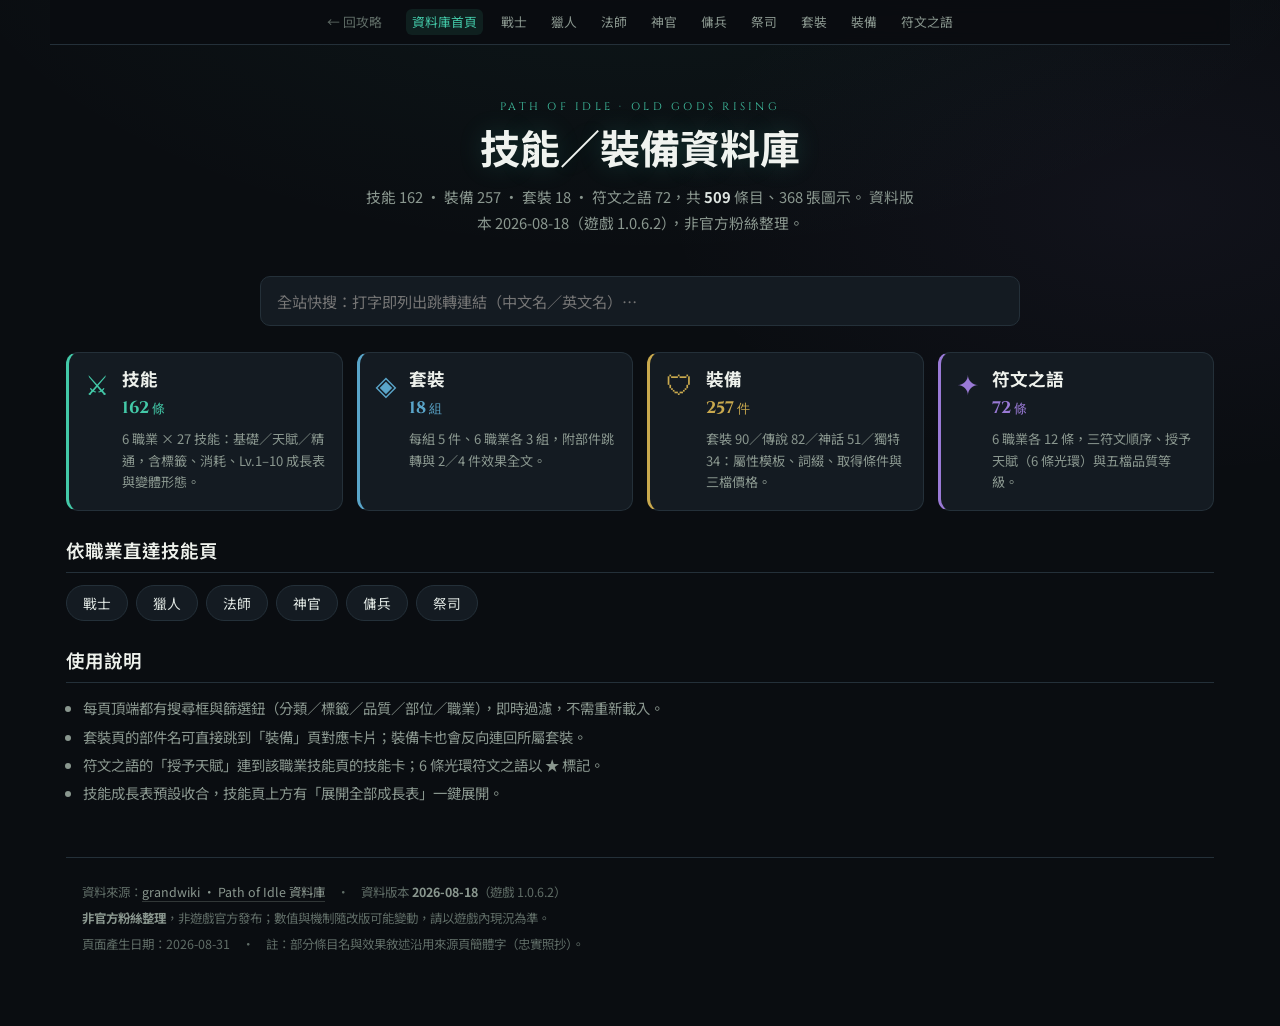
==== db/index.html @ c773d333 "新增技能／裝備資料庫子站 db/：162 技能（含係數表）＋257 四類裝備＋18 套裝＋72 符文之語＋368 圖示；主頁加入口連結 資料來源 grandwiki 快照 2026-08-18（遊戲 " ====
<!doctype html>
<html lang="zh-Hant">
<head>
<meta charset="utf-8">
<meta name="viewport" content="width=device-width, initial-scale=1">
<title>技能／裝備資料庫 · Path of Idle</title>
<link rel="preconnect" href="https://fonts.googleapis.com">
<link rel="preconnect" href="https://fonts.gstatic.com" crossorigin>
<link href="https://fonts.googleapis.com/css2?family=Cinzel:wght@500;600;700&family=Noto+Sans+TC:wght@400;500;700&display=swap" rel="stylesheet">
<link rel="stylesheet" href="db.css">
</head>
<body>
<div class="wrap">
<nav class="dbnav">
<a class="back" href="../index.html">← 回攻略</a>
<a href="index.html" class="on">資料庫首頁</a>
<a href="skills-warrior.html">戰士</a>
<a href="skills-hunter.html">獵人</a>
<a href="skills-mage.html">法師</a>
<a href="skills-cleric.html">神官</a>
<a href="skills-mercenary.html">傭兵</a>
<a href="skills-priest.html">祭司</a>
<a href="sets.html">套裝</a>
<a href="equipment.html">裝備</a>
<a href="runewords.html">符文之語</a>
</nav>
<header class="phead center"><div class="eyebrow">Path of Idle · Old Gods Rising</div>
<h1>技能／裝備資料庫</h1>
<p class="lead">技能 162 · 裝備 257 · 套裝 18 · 符文之語 72，共 <b>509</b> 條目、368 張圖示。
資料版本 2026-08-18（遊戲 1.0.6.2），非官方粉絲整理。</p></header>

<div class="qsearch">
  <input id="gq" type="search" placeholder="全站快搜：打字即列出跳轉連結（中文名／英文名）…" autocomplete="off" aria-label="全站快搜">
  <div id="gr" class="qres" hidden></div>
</div>

<div class="entries"><a class="entry e-sk" href="skills-warrior.html">
      <div class="ei">⚔</div><div class="eb"><h2>技能</h2><div class="ec"><b>162</b> 條</div>
      <p>6 職業 × 27 技能：基礎／天賦／精通，含標籤、消耗、Lv.1–10 成長表與變體形態。</p></div></a>
<a class="entry e-set" href="sets.html">
      <div class="ei">◈</div><div class="eb"><h2>套裝</h2><div class="ec"><b>18</b> 組</div>
      <p>每組 5 件、6 職業各 3 組，附部件跳轉與 2／4 件效果全文。</p></div></a>
<a class="entry e-eq" href="equipment.html">
      <div class="ei">🛡</div><div class="eb"><h2>裝備</h2><div class="ec"><b>257</b> 件</div>
      <p>套裝 90／傳說 82／神話 51／獨特 34：屬性模板、詞綴、取得條件與三檔價格。</p></div></a>
<a class="entry e-rw" href="runewords.html">
      <div class="ei">✦</div><div class="eb"><h2>符文之語</h2><div class="ec"><b>72</b> 條</div>
      <p>6 職業各 12 條，三符文順序、授予天賦（6 條光環）與五檔品質等級。</p></div></a></div>

<section class="grp">
  <h2>依職業直達技能頁</h2>
  <div class="classrow"><a href="skills-warrior.html">戰士</a> <a href="skills-hunter.html">獵人</a> <a href="skills-mage.html">法師</a> <a href="skills-cleric.html">神官</a> <a href="skills-mercenary.html">傭兵</a> <a href="skills-priest.html">祭司</a></div>
</section>

<section class="grp">
  <h2>使用說明</h2>
  <ul class="mech notes">
    <li>每頁頂端都有搜尋框與篩選鈕（分類／標籤／品質／部位／職業），即時過濾，不需重新載入。</li>
    <li>套裝頁的部件名可直接跳到「裝備」頁對應卡片；裝備卡也會反向連回所屬套裝。</li>
    <li>符文之語的「授予天賦」連到該職業技能頁的技能卡；6 條光環符文之語以 ★ 標記。</li>
    <li>技能成長表預設收合，技能頁上方有「展開全部成長表」一鍵展開。</li>
  </ul>
</section>
<footer class="dbfoot">
  <p>資料來源：<a href="https://pathofidle.grandwiki.com/zh-hant/" rel="noopener">grandwiki · Path of Idle 資料庫</a>　·　資料版本 <b>2026-08-18</b>（遊戲 1.0.6.2）</p>
  <p><b>非官方粉絲整理</b>，非遊戲官方發布；數值與機制隨改版可能變動，請以遊戲內現況為準。</p>
  <p>頁面產生日期：2026-08-31　·　註：部分條目名與效果敘述沿用來源頁簡體字（忠實照抄）。</p>
</footer>
</div>
<script>
var IDX=[{"n":"激活","e":"Activate","t":"技能·法師","u":"skills-mage.html#sk-activate"},{"n":"殘影","e":"Afterimage","t":"技能·傭兵","u":"skills-mercenary.html#sk-afterimage"},{"n":"靈活","e":"Agile","t":"技能·獵人","u":"skills-hunter.html#sk-agile"},{"n":"機敏","e":"Alert","t":"技能·獵人","u":"skills-hunter.html#sk-alert"},{"n":"弓手護衛","e":"Archer Guard","t":"技能·戰士","u":"skills-warrior.html#sk-archer-guard"},{"n":"烈焰光環","e":"Aura of Flame","t":"技能·神官","u":"skills-cleric.html#sk-aura-of-flame"},{"n":"專注光環","e":"Aura of Focus","t":"技能·神官","u":"skills-cleric.html#sk-aura-of-focus"},{"n":"閃電光環","e":"Aura of Lightning","t":"技能·神官","u":"skills-cleric.html#sk-aura-of-lightning"},{"n":"覺醒","e":"Awakening","t":"技能·神官","u":"skills-cleric.html#sk-awakening"},{"n":"巨弩守衛","e":"Ballista Sentry","t":"技能·傭兵","u":"skills-mercenary.html#sk-ballista-sentry"},{"n":"驅逐","e":"Banish","t":"技能·神官","u":"skills-cleric.html#sk-banish"},{"n":"抗爭之旗","e":"Banner of Struggle","t":"技能·傭兵","u":"skills-mercenary.html#sk-banner-of-struggle"},{"n":"火力傾瀉","e":"Barrage Fire","t":"技能·傭兵","u":"skills-mercenary.html#sk-barrage-fire"},{"n":"壁壘","e":"Barrier","t":"技能·神官","u":"skills-cleric.html#sk-barrier"},{"n":"決戰怒吼","e":"Battle Cry","t":"技能·傭兵","u":"skills-mercenary.html#sk-battle-cry"},{"n":"狂亂","e":"Berserk","t":"技能·傭兵","u":"skills-mercenary.html#sk-berserk"},{"n":"炽热","e":"Blazing","t":"技能·神官","u":"skills-cleric.html#sk-blazing"},{"n":"祝福打擊","e":"Blessed Strike","t":"技能·神官","u":"skills-cleric.html#sk-blessed-strike"},{"n":"暴風雪","e":"Blizzard","t":"技能·法師","u":"skills-mage.html#sk-blizzard"},{"n":"血液沸騰","e":"Blood Boil","t":"技能·戰士","u":"skills-warrior.html#sk-blood-boil"},{"n":"血湧","e":"Blood Surge","t":"技能·傭兵","u":"skills-mercenary.html#sk-blood-surge"},{"n":"嗜血","e":"Bloodthirst","t":"技能·傭兵","u":"skills-mercenary.html#sk-bloodthirst"},{"n":"寒意刺骨","e":"Bone Chill","t":"技能·祭司","u":"skills-priest.html#sk-bone-chill"},{"n":"迴旋之刃","e":"Boomerang Blade","t":"技能·獵人","u":"skills-hunter.html#sk-boomerang-blade"},{"n":"輝煌光環","e":"Brilliance Aura","t":"技能·法師","u":"skills-mage.html#sk-brilliance-aura"},{"n":"棕熊夥伴","e":"Brown Bear Ally","t":"技能·獵人","u":"skills-hunter.html#sk-brown-bear-ally"},{"n":"殘暴","e":"Brutality","t":"技能·戰士","u":"skills-warrior.html#sk-brutality"},{"n":"蠻橫","e":"Brutish","t":"技能·戰士","u":"skills-warrior.html#sk-brutish"},{"n":"欺凌","e":"Bully","t":"技能·獵人","u":"skills-hunter.html#sk-bully"},{"n":"偽裝","e":"Camouflage","t":"技能·獵人","u":"skills-hunter.html#sk-camouflage"},{"n":"蓄力猛擊","e":"Charged Smash","t":"技能·戰士","u":"skills-warrior.html#sk-charged-smash"},{"n":"懲戒","e":"Chastise","t":"技能·神官","u":"skills-cleric.html#sk-chastise"},{"n":"阴冷","e":"Chill","t":"技能·祭司","u":"skills-priest.html#sk-chill"},{"n":"征伐","e":"Conquest","t":"技能·神官","u":"skills-cleric.html#sk-conquest"},{"n":"轉化","e":"Convert","t":"技能·法師","u":"skills-mage.html#sk-convert"},{"n":"協同打擊","e":"Coordinated Strike","t":"技能·獵人","u":"skills-hunter.html#sk-coordinated-strike"},{"n":"协调","e":"Coordination","t":"技能·祭司","u":"skills-priest.html#sk-coordination"},{"n":"殘酷之鉤","e":"Cruel Hook","t":"技能·戰士","u":"skills-warrior.html#sk-cruel-hook"},{"n":"死亡降臨","e":"Death's Approach","t":"技能·獵人","u":"skills-hunter.html#sk-death-s-approach"},{"n":"死亡之手","e":"Death's Hand","t":"技能·祭司","u":"skills-priest.html#sk-death-s-hand"},{"n":"死亡標記","e":"Death's Mark","t":"技能·傭兵","u":"skills-mercenary.html#sk-death-s-mark"},{"n":"死亡之風","e":"Death's Wind","t":"技能·傭兵","u":"skills-mercenary.html#sk-death-s-wind"},{"n":"解剖","e":"Dissection","t":"技能·祭司","u":"skills-priest.html#sk-dissection"},{"n":"神佑","e":"Divine Grace","t":"技能·神官","u":"skills-cleric.html#sk-divine-grace"},{"n":"神聖庇護","e":"Divine Shelter","t":"技能·神官","u":"skills-cleric.html#sk-divine-shelter"},{"n":"神性","e":"Divinity","t":"技能·神官","u":"skills-cleric.html#sk-divinity"},{"n":"雙重打擊","e":"Double Strike","t":"技能·傭兵","u":"skills-mercenary.html#sk-double-strike"},{"n":"驅使","e":"Drive","t":"技能·獵人","u":"skills-hunter.html#sk-drive"},{"n":"耐久","e":"Durable","t":"技能·獵人","u":"skills-hunter.html#sk-durable"},{"n":"回響","e":"Echo","t":"技能·祭司","u":"skills-priest.html#sk-echo"},{"n":"盈能","e":"Empowerment","t":"技能·法師","u":"skills-mage.html#sk-empowerment"},{"n":"激怒","e":"Enrage","t":"技能·戰士","u":"skills-warrior.html#sk-enrage"},{"n":"永霜","e":"Eternal Frost","t":"技能·法師","u":"skills-mage.html#sk-eternal-frost"},{"n":"兴奋","e":"Excitement","t":"技能·祭司","u":"skills-priest.html#sk-excitement"},{"n":"激昂","e":"Fervor","t":"技能·傭兵","u":"skills-mercenary.html#sk-fervor"},{"n":"凶悍","e":"Fierce","t":"技能·傭兵","u":"skills-mercenary.html#sk-fierce"},{"n":"終結一擊","e":"Finishing Blow","t":"技能·戰士","u":"skills-warrior.html#sk-finishing-blow"},{"n":"火焰箭","e":"Fire Arrow","t":"技能·傭兵","u":"skills-mercenary.html#sk-fire-arrow"},{"n":"爆裂火球","e":"Fireball","t":"技能·法師","u":"skills-mage.html#sk-fireball"},{"n":"血肉奉獻","e":"Flesh Offering","t":"技能·祭司","u":"skills-priest.html#sk-flesh-offering"},{"n":"乱舞","e":"Flurry","t":"技能·祭司","u":"skills-priest.html#sk-flurry"},{"n":"結陣","e":"Formation","t":"技能·戰士","u":"skills-warrior.html#sk-formation"},{"n":"堅韌靈藥","e":"Fortitude Elixir","t":"技能·祭司","u":"skills-priest.html#sk-fortitude-elixir"},{"n":"寒霜箭雨","e":"Frost Arrow Rain","t":"技能·獵人","u":"skills-hunter.html#sk-frost-arrow-rain"},{"n":"霜襲","e":"Frost Assault","t":"技能·祭司","u":"skills-priest.html#sk-frost-assault"},{"n":"霜刃投擲","e":"Frost Blade Throw","t":"技能·獵人","u":"skills-hunter.html#sk-frost-blade-throw"},{"n":"冰霜突刺","e":"Frost Thrust","t":"技能·祭司","u":"skills-priest.html#sk-frost-thrust"},{"n":"極寒之觸","e":"Frost Touch","t":"技能·法師","u":"skills-mage.html#sk-frost-touch"},{"n":"霜狼夥伴","e":"Frost Wolf Ally","t":"技能·獵人","u":"skills-hunter.html#sk-frost-wolf-ally"},{"n":"凝霜","e":"Frost","t":"技能·獵人","u":"skills-hunter.html#sk-frost"},{"n":"冰川之刺","e":"Glacial Spikes","t":"技能·法師","u":"skills-mage.html#sk-glacial-spikes"},{"n":"閃耀","e":"Glitter","t":"技能·神官","u":"skills-cleric.html#sk-glitter"},{"n":"迷幻之霧","e":"Hallucinatory Mist","t":"技能·祭司","u":"skills-priest.html#sk-hallucinatory-mist"},{"n":"審判之錘","e":"Hammer of Judgment","t":"技能·神官","u":"skills-cleric.html#sk-hammer-of-judgment"},{"n":"斷筋","e":"Hamstring","t":"技能·傭兵","u":"skills-mercenary.html#sk-hamstring"},{"n":"收穫","e":"Harvest","t":"技能·獵人","u":"skills-hunter.html#sk-harvest"},{"n":"覓心一擊","e":"Heartseeker","t":"技能·傭兵","u":"skills-mercenary.html#sk-heartseeker"},{"n":"重壓","e":"Heavy Pressure","t":"技能·戰士","u":"skills-warrior.html#sk-heavy-pressure"},{"n":"聖光彈","e":"Holy Bolt","t":"技能·神官","u":"skills-cleric.html#sk-holy-bolt"},{"n":"聖火衝擊","e":"Holy Flame Strike","t":"技能·神官","u":"skills-cleric.html#sk-holy-flame-strike"},{"n":"神聖","e":"Holy","t":"技能·神官","u":"skills-cleric.html#sk-holy"},{"n":"榮譽守護","e":"Honor Guard","t":"技能·戰士","u":"skills-warrior.html#sk-honor-guard"},{"n":"獵殺","e":"Hunt","t":"技能·獵人","u":"skills-hunter.html#sk-hunt"},{"n":"寒冰護體","e":"Ice Barrier","t":"技能·法師","u":"skills-mage.html#sk-ice-barrier"},{"n":"冰錐術","e":"Ice Spike","t":"技能·法師","u":"skills-mage.html#sk-ice-spike"},{"n":"冰韌","e":"Ice Toughness","t":"技能·法師","u":"skills-mage.html#sk-ice-toughness"},{"n":"焚毀","e":"Incinerate","t":"技能·法師","u":"skills-mage.html#sk-incinerate"},{"n":"激發","e":"Inspiration","t":"技能·法師","u":"skills-mage.html#sk-inspiration"},{"n":"本能","e":"Instinct","t":"技能·祭司","u":"skills-priest.html#sk-instinct"},{"n":"威嚇怒吼","e":"Intimidating Warcry","t":"技能·戰士","u":"skills-warrior.html#sk-intimidating-warcry"},{"n":"震懾","e":"Intimidation","t":"技能·戰士","u":"skills-warrior.html#sk-intimidation"},{"n":"鐵甲親衛","e":"Iron Guard","t":"技能·戰士","u":"skills-warrior.html#sk-iron-guard"},{"n":"判決","e":"Judgment","t":"技能·神官","u":"skills-cleric.html#sk-judgment"},{"n":"殺戮光環","e":"Killing Aura","t":"技能·傭兵","u":"skills-mercenary.html#sk-killing-aura"},{"n":"熔岩猛擊","e":"Lava Slam","t":"技能·祭司","u":"skills-priest.html#sk-lava-slam"},{"n":"致命","e":"Lethal","t":"技能·祭司","u":"skills-priest.html#sk-lethal"},{"n":"盲目之光","e":"Light of Blindness","t":"技能·神官","u":"skills-cleric.html#sk-light-of-blindness"},{"n":"治癒之光","e":"Light of Healing","t":"技能·神官","u":"skills-cleric.html#sk-light-of-healing"},{"n":"輕盈之風","e":"Light Wind","t":"技能·獵人","u":"skills-hunter.html#sk-light-wind"},{"n":"電光裁決","e":"Lightning Judgment","t":"技能·神官","u":"skills-cleric.html#sk-lightning-judgment"},{"n":"閃電衝擊","e":"Lightning Shock","t":"技能·法師","u":"skills-mage.html#sk-lightning-shock"},{"n":"閃電風暴","e":"Lightning Storm","t":"技能·法師","u":"skills-mage.html#sk-lightning-storm"},{"n":"閃電術","e":"Lightning","t":"技能·法師","u":"skills-mage.html#sk-lightning"},{"n":"魔爆藥瓶","e":"Mana-Burst Flask","t":"技能·祭司","u":"skills-priest.html#sk-mana-burst-flask"},{"n":"隕石轟擊","e":"Meteor Strike","t":"技能·法師","u":"skills-mage.html#sk-meteor-strike"},{"n":"心靈之火","e":"Mind Fire","t":"技能·神官","u":"skills-cleric.html#sk-mind-fire"},{"n":"激勵怒吼","e":"Motivational Warcry","t":"技能·戰士","u":"skills-warrior.html#sk-motivational-warcry"},{"n":"矯健","e":"Nimble","t":"技能·獵人","u":"skills-hunter.html#sk-nimble"},{"n":"祭礼","e":"Offering","t":"技能·祭司","u":"skills-priest.html#sk-offering"},{"n":"無懼痛苦","e":"Pain Immunity","t":"技能·戰士","u":"skills-warrior.html#sk-pain-immunity"},{"n":"穿透射擊","e":"Pierce Shot","t":"技能·獵人","u":"skills-hunter.html#sk-pierce-shot"},{"n":"蓄勢","e":"Poise","t":"技能·傭兵","u":"skills-mercenary.html#sk-poise"},{"n":"光輝","e":"Radiance","t":"技能·神官","u":"skills-cleric.html#sk-radiance"},{"n":"怒焰斬","e":"Raging Fire Slash","t":"技能·戰士","u":"skills-warrior.html#sk-raging-fire-slash"},{"n":"突襲","e":"Raid","t":"技能·獵人","u":"skills-hunter.html#sk-raid"},{"n":"極速射擊","e":"Rapid Fire","t":"技能·傭兵","u":"skills-mercenary.html#sk-rapid-fire"},{"n":"猛禽一擊","e":"Raptor Strike","t":"技能·獵人","u":"skills-hunter.html#sk-raptor-strike"},{"n":"蹂躪","e":"Ravage","t":"技能·傭兵","u":"skills-mercenary.html#sk-ravage"},{"n":"抵禦","e":"Resist","t":"技能·傭兵","u":"skills-mercenary.html#sk-resist"},{"n":"仪式","e":"Ritual","t":"技能·祭司","u":"skills-priest.html#sk-ritual"},{"n":"毀滅","e":"Ruin","t":"技能·法師","u":"skills-mage.html#sk-ruin"},{"n":"學識","e":"Scholar","t":"技能·法師","u":"skills-mage.html#sk-scholar"},{"n":"影襲","e":"Shadow Strike","t":"技能·傭兵","u":"skills-mercenary.html#sk-shadow-strike"},{"n":"復仇之盾","e":"Shield of Vengeance","t":"技能·神官","u":"skills-cleric.html#sk-shield-of-vengeance"},{"n":"衝擊波","e":"ShockwaveMage · Talent skill","t":"技能·法師","u":"skills-mage.html#sk-shockwave-mage"},{"n":"衝擊","e":"ShockwaveMercenary · Basic skill","t":"技能·傭兵","u":"skills-mercenary.html#sk-shockwave-mercenary"},{"n":"震波","e":"ShockwaveWarrior · Talent mastery","t":"技能·戰士","u":"skills-warrior.html#sk-shockwave-warrior"},{"n":"嫻熟","e":"Skilled","t":"技能·傭兵","u":"skills-mercenary.html#sk-skilled"},{"n":"屠戮","e":"Slaughter","t":"技能·戰士","u":"skills-warrior.html#sk-slaughter"},{"n":"粘液雨","e":"Slime Rain","t":"技能·祭司","u":"skills-priest.html#sk-slime-rain"},{"n":"凝滯","e":"Slow","t":"技能·法師","u":"skills-mage.html#sk-slow"},{"n":"汲魂","e":"Soul Drain","t":"技能·祭司","u":"skills-priest.html#sk-soul-drain"},{"n":"靈魂收割","e":"Soul Reap","t":"技能·祭司","u":"skills-priest.html#sk-soul-reap"},{"n":"尖刺爆彈","e":"Spike Bomb","t":"技能·獵人","u":"skills-hunter.html#sk-spike-bomb"},{"n":"尖刺陷阱","e":"Spike Trap","t":"技能·傭兵","u":"skills-mercenary.html#sk-spike-trap"},{"n":"頑抗","e":"Stalwart","t":"技能·傭兵","u":"skills-mercenary.html#sk-stalwart"},{"n":"穩固射擊","e":"Steady Shot","t":"技能·獵人","u":"skills-hunter.html#sk-steady-shot"},{"n":"風暴灌注","e":"Storm Infusion","t":"技能·法師","u":"skills-mage.html#sk-storm-infusion"},{"n":"強擊光環","e":"Strike Aura","t":"技能·獵人","u":"skills-hunter.html#sk-strike-aura"},{"n":"召喚炎魔","e":"Summon Fire Demon","t":"技能·法師","u":"skills-mage.html#sk-summon-fire-demon"},{"n":"壓制打擊","e":"Suppress Strike","t":"技能·戰士","u":"skills-warrior.html#sk-suppress-strike"},{"n":"迅雷斬","e":"Swift Thunder Slash","t":"技能·傭兵","u":"skills-mercenary.html#sk-swift-thunder-slash"},{"n":"天罰之劍","e":"Sword of Divine Punishment","t":"技能·神官","u":"skills-cleric.html#sk-sword-of-divine-punishment"},{"n":"雷霆打擊","e":"Thunder Strike","t":"技能·戰士","u":"skills-warrior.html#sk-thunder-strike"},{"n":"雷霆","e":"Thunder","t":"技能·法師","u":"skills-mage.html#sk-thunder"},{"n":"轟鳴","e":"Thunderous Roar","t":"技能·戰士","u":"skills-warrior.html#sk-thunderous-roar"},{"n":"激流","e":"Torrent","t":"技能·祭司","u":"skills-priest.html#sk-torrent"},{"n":"強悍","e":"Toughness","t":"技能·戰士","u":"skills-warrior.html#sk-toughness"},{"n":"不屈","e":"Unyielding","t":"技能·戰士","u":"skills-warrior.html#sk-unyielding"},{"n":"英勇一擊","e":"Valor Strike","t":"技能·戰士","u":"skills-warrior.html#sk-valor-strike"},{"n":"遁入陰影","e":"Vanish into Shadow","t":"技能·獵人","u":"skills-hunter.html#sk-vanish-into-shadow"},{"n":"復仇","e":"Vengeance","t":"技能·神官","u":"skills-cleric.html#sk-vengeance"},{"n":"戒備打擊","e":"Vigilant Strike","t":"技能·戰士","u":"skills-warrior.html#sk-vigilant-strike"},{"n":"巫毒","e":"Voodoo","t":"技能·祭司","u":"skills-priest.html#sk-voodoo"},{"n":"旋渦圖騰","e":"Vortex Totem","t":"技能·祭司","u":"skills-priest.html#sk-vortex-totem"},{"n":"烈焰之牆","e":"Wall of Fire","t":"技能·法師","u":"skills-mage.html#sk-wall-of-fire"},{"n":"野性狂暴","e":"Wild Frenzy","t":"技能·獵人","u":"skills-hunter.html#sk-wild-frenzy"},{"n":"野性","e":"Wild","t":"技能·獵人","u":"skills-hunter.html#sk-wild"},{"n":"風怒圖騰","e":"Windfury Totem","t":"技能·祭司","u":"skills-priest.html#sk-windfury-totem"},{"n":"睿智","e":"Wisdom","t":"技能·法師","u":"skills-mage.html#sk-wisdom"},{"n":"狂熱之刺","e":"Zealous Stinger","t":"技能·祭司","u":"skills-priest.html#sk-zealous-stinger"},{"n":"無畏","e":"Zod","t":"技能·戰士","u":"skills-warrior.html#sk-zod"},{"n":"苦痛戰甲","e":"Agony Plate","t":"裝備·獨特","u":"equipment.html#eq-agony-plate"},{"n":"全視之眼","e":"All-Seeing Eye","t":"裝備·傳說","u":"equipment.html#eq-all-seeing-eye-legendary"},{"n":"全視之眼","e":"All-Seeing Eye","t":"裝備·神話","u":"equipment.html#eq-all-seeing-eye-mythic"},{"n":"阿爾馮斯的鐵鎧","e":"Alphonse's Iron Armor","t":"裝備·傳說","u":"equipment.html#eq-alphonse-s-iron-armor-legendary"},{"n":"阿爾馮斯的鐵鎧","e":"Alphonse's Iron Armor","t":"裝備·神話","u":"equipment.html#eq-alphonse-s-iron-armor-mythic"},{"n":"先祖呼喚","e":"Ancestor's Call","t":"裝備·傳說","u":"equipment.html#eq-ancestor-s-call-legendary"},{"n":"先祖呼喚","e":"Ancestor's Call","t":"裝備·神話","u":"equipment.html#eq-ancestor-s-call-mythic"},{"n":"甲木之握","e":"Arborwood Grip","t":"裝備·獨特","u":"equipment.html#eq-arborwood-grip"},{"n":"阿茲拉的燃燒短刃","e":"Azra's Blazing Dagger","t":"裝備·套裝","u":"equipment.html#eq-azra-s-blazing-dagger"},{"n":"阿茲拉的餘燼軟靴","e":"Azra's Ember Slippers","t":"裝備·套裝","u":"equipment.html#eq-azra-s-ember-slippers"},{"n":"阿茲拉的燃焰法袍","e":"Azra's Flame Robe","t":"裝備·套裝","u":"equipment.html#eq-azra-s-flame-robe"},{"n":"阿茲拉的灼熱之手","e":"Azra's Scorching Hand","t":"裝備·套裝","u":"equipment.html#eq-azra-s-scorching-hand"},{"n":"阿茲拉的炎陽項鍊","e":"Azra's Sunfire Amulet","t":"裝備·套裝","u":"equipment.html#eq-azra-s-sunfire-amulet"},{"n":"巴爾多的決意之刃","e":"Bardo's Blade of Resolve","t":"裝備·套裝","u":"equipment.html#eq-bardo-s-blade-of-resolve"},{"n":"巴爾多的衝鋒胸甲","e":"Bardo's Charge Chestplate","t":"裝備·套裝","u":"equipment.html#eq-bardo-s-charge-chestplate"},{"n":"巴爾多的號令之手","e":"Bardo's Command Hand","t":"裝備·套裝","u":"equipment.html#eq-bardo-s-command-hand"},{"n":"巴爾多的征戰之盔","e":"Bardo's Conqueror Helm","t":"裝備·套裝","u":"equipment.html#eq-bardo-s-conqueror-helm"},{"n":"巴爾多的戰爭號角","e":"Bardo's War Horn","t":"裝備·套裝","u":"equipment.html#eq-bardo-s-war-horn"},{"n":"蝠翼面紗","e":"Batwing Veil","t":"裝備·傳說","u":"equipment.html#eq-batwing-veil-legendary"},{"n":"蝠翼面紗","e":"Batwing Veil","t":"裝備·神話","u":"equipment.html#eq-batwing-veil-mythic"},{"n":"無鋒","e":"Bladeless","t":"裝備·傳說","u":"equipment.html#eq-bladeless"},{"n":"血晶","e":"Blood Crystal","t":"裝備·傳說","u":"equipment.html#eq-blood-crystal"},{"n":"血拳","e":"Blood Fist","t":"裝備·傳說","u":"equipment.html#eq-blood-fist-legendary"},{"n":"血拳","e":"Blood Fist","t":"裝備·神話","u":"equipment.html#eq-blood-fist-mythic"},{"n":"血祭","e":"Blood Sacrifice","t":"裝備·傳說","u":"equipment.html#eq-blood-sacrifice"},{"n":"染血皮帽","e":"Bloodstained Leather Cap","t":"裝備·獨特","u":"equipment.html#eq-bloodstained-leather-cap"},{"n":"骨蝕","e":"Bone Erosion","t":"裝備·傳說","u":"equipment.html#eq-bone-erosion"},{"n":"碎骨者","e":"Bonebreaker","t":"裝備·傳說","u":"equipment.html#eq-bonebreaker-legendary"},{"n":"碎骨者","e":"Bonebreaker","t":"裝備·神話","u":"equipment.html#eq-bonebreaker-mythic"},{"n":"判決之書","e":"Book of Judgment","t":"裝備·獨特","u":"equipment.html#eq-book-of-judgment"},{"n":"亮鱗之靴","e":"Brightscale Boots","t":"裝備·獨特","u":"equipment.html#eq-brightscale-boots"},{"n":"燃木法杖","e":"Burnwood Staff","t":"裝備·獨特","u":"equipment.html#eq-burnwood-staff"},{"n":"深淵呼喚","e":"Call of the Abyss","t":"裝備·傳說","u":"equipment.html#eq-call-of-the-abyss-legendary"},{"n":"深淵呼喚","e":"Call of the Abyss","t":"裝備·神話","u":"equipment.html#eq-call-of-the-abyss-mythic"},{"n":"卡修斯的放血刃","e":"Cassius's Bleeding Blade","t":"裝備·套裝","u":"equipment.html#eq-cassius-s-bleeding-blade"},{"n":"卡修斯的血影面甲","e":"Cassius's Bloodshadow Visor","t":"裝備·套裝","u":"equipment.html#eq-cassius-s-bloodshadow-visor"},{"n":"卡修斯的夜行戰甲","e":"Cassius's Nightstalker Armor","t":"裝備·套裝","u":"equipment.html#eq-cassius-s-nightstalker-armor"},{"n":"卡修斯的惡齒之戒","e":"Cassius's Ring of Vile Fangs","t":"裝備·套裝","u":"equipment.html#eq-cassius-s-ring-of-vile-fangs"},{"n":"卡修斯的掠影戰靴","e":"Cassius's Shadowstrike Greaves","t":"裝備·套裝","u":"equipment.html#eq-cassius-s-shadowstrike-greaves"},{"n":"百夫長","e":"Centurion","t":"裝備·傳說","u":"equipment.html#eq-centurion"},{"n":"苦痛之鏈","e":"Chain of Agony","t":"裝備·傳說","u":"equipment.html#eq-chain-of-agony-legendary"},{"n":"苦痛之鏈","e":"Chain of Agony","t":"裝備·神話","u":"equipment.html#eq-chain-of-agony-mythic"},{"n":"寂滅章節","e":"Chapter of Annihilation","t":"裝備·傳說","u":"equipment.html#eq-chapter-of-annihilation"},{"n":"清水羽織","e":"Clearwater Featherweave","t":"裝備·傳說","u":"equipment.html#eq-clearwater-featherweave"},{"n":"穿雲","e":"Cloudpiercer","t":"裝備·傳說","u":"equipment.html#eq-cloudpiercer-legendary"},{"n":"穿雲","e":"Cloudpiercer","t":"裝備·神話","u":"equipment.html#eq-cloudpiercer-mythic"},{"n":"悲憫","e":"Compassion","t":"裝備·傳說","u":"equipment.html#eq-compassion-legendary"},{"n":"悲憫","e":"Compassion","t":"裝備·神話","u":"equipment.html#eq-compassion-mythic"},{"n":"征服者","e":"Conqueror","t":"裝備·傳說","u":"equipment.html#eq-conqueror-legendary"},{"n":"征服者","e":"Conqueror","t":"裝備·神話","u":"equipment.html#eq-conqueror-mythic"},{"n":"赤瞳","e":"Crimson Gaze","t":"裝備·傳說","u":"equipment.html#eq-crimson-gaze"},{"n":"賽勒斯的天罰之刃","e":"Cyrus's Blade of Divine Punishment","t":"裝備·套裝","u":"equipment.html#eq-cyrus-s-blade-of-divine-punishment"},{"n":"賽勒斯的雷紋護手","e":"Cyrus's Gauntlets of Lightning Runes","t":"裝備·套裝","u":"equipment.html#eq-cyrus-s-gauntlets-of-lightning-runes"},{"n":"賽勒斯的審判墜飾","e":"Cyrus's Pendant of Judgment","t":"裝備·套裝","u":"equipment.html#eq-cyrus-s-pendant-of-judgment"},{"n":"賽勒斯的閃電之戒","e":"Cyrus's Ring of Lightning","t":"裝備·套裝","u":"equipment.html#eq-cyrus-s-ring-of-thundercall"},{"n":"賽勒斯的雷霆戰靴","e":"Cyrus's Thunder Boots","t":"裝備·套裝","u":"equipment.html#eq-cyrus-s-thunder-boots"},{"n":"影之舞","e":"Dance of Shadows","t":"裝備·傳說","u":"equipment.html#eq-dance-of-shadows-legendary"},{"n":"影之舞","e":"Dance of Shadows","t":"裝備·神話","u":"equipment.html#eq-dance-of-shadows-mythic"},{"n":"黑暗微光","e":"Dark Glimmer","t":"裝備·傳說","u":"equipment.html#eq-dark-glimmer"},{"n":"暗石鬥匕","e":"Darkstone Fighting Dagger","t":"裝備·傳說","u":"equipment.html#eq-darkstone-fighting-dagger"},{"n":"死亡凝視","e":"Death's Gaze","t":"裝備·傳說","u":"equipment.html#eq-death-s-gaze"},{"n":"死亡漫步","e":"Deathwalk","t":"裝備·傳說","u":"equipment.html#eq-deathwalk"},{"n":"惡魔之皮","e":"Demonhide","t":"裝備·獨特","u":"equipment.html#eq-demonhide"},{"n":"訓犬者","e":"Dog Trainer","t":"裝備·傳說","u":"equipment.html#eq-dog-trainer"},{"n":"多倫的侵襲指環","e":"Doron's Assault Ring","t":"裝備·套裝","u":"equipment.html#eq-doron-s-assault-ring"},{"n":"多倫的閃擊長弓","e":"Doron's Blitz Bow","t":"裝備·套裝","u":"equipment.html#eq-doron-s-blitz-bow"},{"n":"多倫的獵殺之甲","e":"Doron's Hunter Armor","t":"裝備·套裝","u":"equipment.html#eq-doron-s-hunter-armor"},{"n":"多倫的迅影兜帽","e":"Doron's Shadow Hood","t":"裝備·套裝","u":"equipment.html#eq-doron-s-shadow-hood"},{"n":"多倫的銳眼護手","e":"Doron's Sharp Gloves","t":"裝備·套裝","u":"equipment.html#eq-doron-s-sharp-gloves"},{"n":"沉淪","e":"Downfall","t":"裝備·傳說","u":"equipment.html#eq-downfall"},{"n":"幽夢","e":"Dreamweaver","t":"裝備·傳說","u":"equipment.html#eq-dreamweaver"},{"n":"撼地者","e":"Earthshaker","t":"裝備·傳說","u":"equipment.html#eq-earthshaker-legendary"},{"n":"撼地者","e":"Earthshaker","t":"裝備·神話","u":"equipment.html#eq-earthshaker-mythic"},{"n":"伊萊恩的裂甲弓","e":"Elaine's Armor-Splitter Bow","t":"裝備·套裝","u":"equipment.html#eq-elaine-s-armor-splitter-bow"},{"n":"伊萊恩的齒輪戰靴","e":"Elaine's Gearforged Greaves","t":"裝備·套裝","u":"equipment.html#eq-elaine-s-gearforged-greaves"},{"n":"伊萊恩的機括項鍊","e":"Elaine's Mechanical Necklace","t":"裝備·套裝","u":"equipment.html#eq-elaine-s-mechanical-necklace"},{"n":"伊萊恩的機械面甲","e":"Elaine's Mechanical Visor","t":"裝備·套裝","u":"equipment.html#eq-elaine-s-mechanical-visor"},{"n":"伊萊恩的固弦護手","e":"Elaine's String-Binding Gauntlets","t":"裝備·套裝","u":"equipment.html#eq-elaine-s-string-binding-gauntlets"},{"n":"餘燼之刺","e":"Ember Spike","t":"裝備·獨特","u":"equipment.html#eq-ember-spike"},{"n":"永恆","e":"Eternal","t":"裝備·傳說","u":"equipment.html#eq-eternal-legendary"},{"n":"永恆","e":"Eternal","t":"裝備·神話","u":"equipment.html#eq-eternal-mythic"},{"n":"遠征","e":"Expedition","t":"裝備·傳說","u":"equipment.html#eq-expedition-legendary"},{"n":"遠征","e":"Expedition","t":"裝備·神話","u":"equipment.html#eq-expedition-mythic"},{"n":"費倫的賜福法杖","e":"Faelen's Blessed Staff","t":"裝備·套裝","u":"equipment.html#eq-faelen-s-blessed-staff"},{"n":"費倫的禱言法冠","e":"Faelen's Diadem of Prayer","t":"裝備·套裝","u":"equipment.html#eq-faelen-s-diadem-of-prayer"},{"n":"費倫的熱忱護手","e":"Faelen's Gauntlets of Devotion","t":"裝備·套裝","u":"equipment.html#eq-faelen-s-gauntlets-of-devotion"},{"n":"費倫的神聖長靴","e":"Faelen's Holy Boots","t":"裝備·套裝","u":"equipment.html#eq-faelen-s-holy-boots"},{"n":"費倫的聖光法袍","e":"Faelen's Robe of Holy Light","t":"裝備·套裝","u":"equipment.html#eq-faelen-s-robe-of-holy-light"},{"n":"隕落之星","e":"Fallen Star","t":"裝備·傳說","u":"equipment.html#eq-fallen-star-legendary"},{"n":"隕落之星","e":"Fallen Star","t":"裝備·神話","u":"equipment.html#eq-fallen-star-mythic"},{"n":"無畏之錘","e":"Fearless Hammer","t":"裝備·獨特","u":"equipment.html#eq-fearless-hammer"},{"n":"激昂","e":"Fervor","t":"裝備·傳說","u":"equipment.html#eq-fervor-legendary"},{"n":"激昂","e":"Fervor","t":"裝備·神話","u":"equipment.html#eq-fervor-mythic"},{"n":"魚骨弓","e":"Fishbone Bow","t":"裝備·獨特","u":"equipment.html#eq-fishbone-bow"},{"n":"狂亂護手","e":"Frenzied Gauntlets","t":"裝備·獨特","u":"equipment.html#eq-frenzied-gauntlets"},{"n":"瘋狂","e":"Frenzy","t":"裝備·傳說","u":"equipment.html#eq-frenzy-legendary"},{"n":"瘋狂","e":"Frenzy","t":"裝備·神話","u":"equipment.html#eq-frenzy-mythic"},{"n":"屍鬼之皮","e":"Ghoulhide","t":"裝備·傳說","u":"equipment.html#eq-ghoulhide-legendary"},{"n":"屍鬼之皮","e":"Ghoulhide","t":"裝備·神話","u":"equipment.html#eq-ghoulhide-mythic"},{"n":"巨骷髏","e":"Giant Skull","t":"裝備·傳說","u":"equipment.html#eq-giant-skull-legendary"},{"n":"巨骷髏","e":"Giant Skull","t":"裝備·神話","u":"equipment.html#eq-giant-skull-mythic"},{"n":"風之優雅","e":"Grace of Wind","t":"裝備·傳說","u":"equipment.html#eq-grace-of-wind-legendary"},{"n":"風之優雅","e":"Grace of Wind","t":"裝備·神話","u":"equipment.html#eq-grace-of-wind-mythic"},{"n":"格瑞姆的毀滅之錘","e":"Grim's Bane Hammer","t":"裝備·套裝","u":"equipment.html#eq-grim-s-bane-hammer"},{"n":"格瑞姆的染血指環","e":"Grim's Bloodstained Ring","t":"裝備·套裝","u":"equipment.html#eq-grim-s-bloodstained-ring"},{"n":"格瑞姆的狂怒頭冠","e":"Grim's Furious Helmet","t":"裝備·套裝","u":"equipment.html#eq-grim-s-furious-helmet"},{"n":"格瑞姆的屠戮墜飾","e":"Grim's Slaughter Pendant","t":"裝備·套裝","u":"equipment.html#eq-grim-s-slaughter-pendant"},{"n":"格瑞姆的怒火戰靴","e":"Grim's Wrath Boots","t":"裝備·套裝","u":"equipment.html#eq-grim-s-wrath-boots"},{"n":"巨樹之心","e":"Heart of the Great Tree","t":"裝備·獨特","u":"equipment.html#eq-heart-of-the-great-tree"},{"n":"刺心","e":"Heartpiercer","t":"裝備·傳說","u":"equipment.html#eq-heartpiercer-legendary"},{"n":"刺心","e":"Heartpiercer","t":"裝備·神話","u":"equipment.html#eq-heartpiercer-mythic"},{"n":"天罰","e":"Heaven's Wrath","t":"裝備·傳說","u":"equipment.html#eq-heaven-s-wrath-legendary"},{"n":"天罰","e":"Heaven's Wrath","t":"裝備·神話","u":"equipment.html#eq-heaven-s-wrath-mythic"},{"n":"至高讚譽","e":"High Acclaim","t":"裝備·傳說","u":"equipment.html#eq-high-acclaim"},{"n":"神聖之力","e":"Holy Power","t":"裝備·傳說","u":"equipment.html#eq-holy-power-legendary"},{"n":"神聖之力","e":"Holy Power","t":"裝備·神話","u":"equipment.html#eq-holy-power-mythic"},{"n":"灌能之弓","e":"Imbued Bow","t":"裝備·獨特","u":"equipment.html#eq-imbued-bow"},{"n":"振奮","e":"Inspiration","t":"裝備·傳說","u":"equipment.html#eq-inspiration"},{"n":"伊薩爾的寒霜之握","e":"Isar's Frost Grip","t":"裝備·套裝","u":"equipment.html#eq-isar-s-frost-grip"},{"n":"伊薩爾的冰川之心","e":"Isar's Glacier Heart","t":"裝備·套裝","u":"equipment.html#eq-isar-s-glacier-heart"},{"n":"伊薩爾的冰晶之環","e":"Isar's Ice Crystal Ring","t":"裝備·套裝","u":"equipment.html#eq-isar-s-ice-crystal-ring"},{"n":"伊薩爾的凜冬之冠","e":"Isar's Winter Crown","t":"裝備·套裝","u":"equipment.html#eq-isar-s-winter-crown"},{"n":"伊薩爾的冬脈法杖","e":"Isar's Wintervein Staff","t":"裝備·套裝","u":"equipment.html#eq-isar-s-wintervein-staff"},{"n":"凱洛斯的風暴之冠","e":"Kaelos's Storm Crown","t":"裝備·套裝","u":"equipment.html#eq-kaelos-s-storm-crown"},{"n":"凱洛斯的雷鳴長靴","e":"Kaelos's Thunder Boots","t":"裝備·套裝","u":"equipment.html#eq-kaelos-s-thunder-boots"},{"n":"凱洛斯的雷紋法袍","e":"Kaelos's Thunder-Rune Robe","t":"裝備·套裝","u":"equipment.html#eq-kaelos-s-thunder-rune-robe"},{"n":"凱洛斯的喚雷指環","e":"Kaelos's Thundercall Ring","t":"裝備·套裝","u":"equipment.html#eq-kaelos-s-thundercall-ring"},{"n":"凱洛斯的聚雷法典","e":"Kaelos's Thunderfrost Tome","t":"裝備·套裝","u":"equipment.html#eq-kaelos-s-thunderfrost-tome"},{"n":"卡恩的壁壘護手","e":"Kahn's Barrier Gloves","t":"裝備·套裝","u":"equipment.html#eq-kahn-s-barrier-gloves"},{"n":"卡恩的狂熱指環","e":"Kahn's Fanatical Ring","t":"裝備·套裝","u":"equipment.html#eq-kahn-s-fanatical-ring"},{"n":"卡恩的無畏之劍","e":"Kahn's Fearless Sword","t":"裝備·套裝","u":"equipment.html#eq-kahn-s-fearless-sword"},{"n":"卡恩的不屈壁壘","e":"Kahn's Unyielding Bulwark","t":"裝備·套裝","u":"equipment.html#eq-kahn-s-unyielding-bulwark"},{"n":"卡恩的勇武戰靴","e":"Kahn's Valor Boots","t":"裝備·套裝","u":"equipment.html#eq-kahn-s-valor-boots"},{"n":"凱瑞爾的幽影指環","e":"Keryll's Shadow Ring","t":"裝備·套裝","u":"equipment.html#eq-keryll-s-shadow-ring"},{"n":"凱瑞爾的踏影靴","e":"Keryll's Shadowstrider Boots","t":"裝備·套裝","u":"equipment.html#eq-keryll-s-shadowstrider-boots"},{"n":"凱瑞爾的掠影護手","e":"Keryll's Shadowstrike Gauntlets","t":"裝備·套裝","u":"equipment.html#eq-keryll-s-shadowstrike-gauntlets"},{"n":"凱瑞爾的閃靈匕","e":"Keryll's Spectral Dagger","t":"裝備·套裝","u":"equipment.html#eq-keryll-s-spectral-dagger"},{"n":"凱瑞爾的迅捷墜飾","e":"Keryll's Swift Pendant","t":"裝備·套裝","u":"equipment.html#eq-keryll-s-swift-pendant"},{"n":"國王之戒","e":"King's Ring","t":"裝備·獨特","u":"equipment.html#eq-king-s-ring"},{"n":"謊言","e":"Lie","t":"裝備·傳說","u":"equipment.html#eq-lie"},{"n":"如雷","e":"Like Thunder","t":"裝備·傳說","u":"equipment.html#eq-like-thunder-legendary"},{"n":"如雷","e":"Like Thunder","t":"裝備·神話","u":"equipment.html#eq-like-thunder-mythic"},{"n":"獨行者","e":"Lone Wanderer","t":"裝備·傳說","u":"equipment.html#eq-lone-wanderer"},{"n":"瑪拉的白骨法典","e":"Mara's Bone Codex","t":"裝備·套裝","u":"equipment.html#eq-mara-s-bone-codex"},{"n":"瑪拉的骨塵長靴","e":"Mara's Bone Dust Boots","t":"裝備·套裝","u":"equipment.html#eq-mara-s-bone-dust-boots"},{"n":"瑪拉的骸紋護胸","e":"Mara's Bonecarved Chestguard","t":"裝備·套裝","u":"equipment.html#eq-mara-s-bonecarved-chestguard"},{"n":"瑪拉的冥骨指環","e":"Mara's Netherbone Ring","t":"裝備·套裝","u":"equipment.html#eq-mara-s-netherbone-ring"},{"n":"瑪拉的祭儀頭冠","e":"Mara's Ritual Crown","t":"裝備·套裝","u":"equipment.html#eq-mara-s-ritual-crown"},{"n":"守財奴","e":"Miser","t":"裝備·傳說","u":"equipment.html#eq-miser"},{"n":"莫爾坦的祝福之錘","e":"Mortan's Hammer of Blessing","t":"裝備·套裝","u":"equipment.html#eq-mortan-s-hammer-of-blessing"},{"n":"莫爾坦的護佑面甲","e":"Mortan's Helm of Blessing","t":"裝備·套裝","u":"equipment.html#eq-mortan-s-helm-of-blessing"},{"n":"莫爾坦的堅毅項鍊","e":"Mortan's Necklace of Fortitude","t":"裝備·套裝","u":"equipment.html#eq-mortan-s-necklace-of-fortitude"},{"n":"莫爾坦的誓約戰甲","e":"Mortan's Oath Plate","t":"裝備·套裝","u":"equipment.html#eq-mortan-s-oath-plate"},{"n":"莫爾坦的守禦之戒","e":"Mortan's Ring of Warding","t":"裝備·套裝","u":"equipment.html#eq-mortan-s-ring-of-warding"},{"n":"蘑菇頭冠","e":"Mushroom Crown","t":"裝備·獨特","u":"equipment.html#eq-mushroom-crown"},{"n":"菌絲項圈","e":"Mycelium Collar","t":"裝備·獨特","u":"equipment.html#eq-mycelium-collar"},{"n":"夜幕","e":"Night Veil","t":"裝備·傳說","u":"equipment.html#eq-night-veil-legendary"},{"n":"夜幕","e":"Night Veil","t":"裝備·神話","u":"equipment.html#eq-night-veil-mythic"},{"n":"幽光戒指","e":"Phantom Light Ring","t":"裝備·獨特","u":"equipment.html#eq-phantom-light-ring"},{"n":"群星之力","e":"Power of the Stars","t":"裝備·傳說","u":"equipment.html#eq-power-of-the-stars-legendary"},{"n":"群星之力","e":"Power of the Stars","t":"裝備·神話","u":"equipment.html#eq-power-of-the-stars-mythic"},{"n":"棱光屏障","e":"Prismatic Barrier","t":"裝備·傳說","u":"equipment.html#eq-prismatic-barrier"},{"n":"流沙剃刀","e":"Quicksand Razor","t":"裝備·獨特","u":"equipment.html#eq-quicksand-razor"},{"n":"彩虹","e":"Rainbow","t":"裝備·傳說","u":"equipment.html#eq-rainbow"},{"n":"收割者","e":"Reaper","t":"裝備·傳說","u":"equipment.html#eq-reaper"},{"n":"新生","e":"Rebirth","t":"裝備·傳說","u":"equipment.html#eq-rebirth-legendary"},{"n":"新生","e":"Rebirth","t":"裝備·神話","u":"equipment.html#eq-rebirth-mythic"},{"n":"怨恨","e":"Resentment","t":"裝備·傳說","u":"equipment.html#eq-resentment-legendary"},{"n":"怨恨","e":"Resentment","t":"裝備·神話","u":"equipment.html#eq-resentment-mythic"},{"n":"腐敗之戒","e":"Ring of Decay","t":"裝備·獨特","u":"equipment.html#eq-ring-of-decay"},{"n":"儀式面罩","e":"Ritual Mask","t":"裝備·獨特","u":"equipment.html#eq-ritual-mask"},{"n":"祭祀護手","e":"Sacrificial Gauntlets","t":"裝備·獨特","u":"equipment.html#eq-sacrificial-gauntlets"},{"n":"沙暴之戒","e":"Sandstorm Ring","t":"裝備·獨特","u":"equipment.html#eq-sandstorm-ring"},{"n":"幽影臂甲","e":"Shadow Armguards","t":"裝備·獨特","u":"equipment.html#eq-shadow-armguards"},{"n":"影之牙","e":"Shadow Fang","t":"裝備·傳說","u":"equipment.html#eq-shadow-fang-legendary"},{"n":"影之牙","e":"Shadow Fang","t":"裝備·神話","u":"equipment.html#eq-shadow-fang-mythic"},{"n":"陰墜飾","e":"Shadow Pendant","t":"裝備·獨特","u":"equipment.html#eq-shadow-pendant"},{"n":"無影","e":"Shadowless","t":"裝備·傳說","u":"equipment.html#eq-shadowless-legendary"},{"n":"無影","e":"Shadowless","t":"裝備·神話","u":"equipment.html#eq-shadowless-mythic"},{"n":"薩滿之石","e":"Shaman's Stone","t":"裝備·傳說","u":"equipment.html#eq-shaman-s-stone"},{"n":"破碎誓言","e":"Shattered Oath","t":"裝備·傳說","u":"equipment.html#eq-shattered-oath-legendary"},{"n":"破碎誓言","e":"Shattered Oath","t":"裝備·神話","u":"equipment.html#eq-shattered-oath-mythic"},{"n":"閃耀之袍","e":"Shining Robe","t":"裝備·獨特","u":"equipment.html#eq-shining-robe"},{"n":"沉默獵手","e":"Silent Hunter","t":"裝備·傳說","u":"equipment.html#eq-silent-hunter-legendary"},{"n":"沉默獵手","e":"Silent Hunter","t":"裝備·神話","u":"equipment.html#eq-silent-hunter-mythic"},{"n":"銀錘 - 斯丁","e":"Silver Sting","t":"裝備·傳說","u":"equipment.html#eq-silver-sting-legendary"},{"n":"銀錘 - 斯丁","e":"Silver Sting","t":"裝備·神話","u":"equipment.html#eq-silver-sting-mythic"},{"n":"夜空之歌","e":"Song of the Night Sky","t":"裝備·傳說","u":"equipment.html#eq-song-of-the-night-sky"},{"n":"鬼靈之書","e":"Spectral Tome","t":"裝備·獨特","u":"equipment.html#eq-spectral-tome"},{"n":"虛靈裹手","e":"Spectral Wraps","t":"裝備·獨特","u":"equipment.html#eq-spectral-wraps"},{"n":"尖刺外殼","e":"Spiked Carapace","t":"裝備·傳說","u":"equipment.html#eq-spiked-carapace-legendary"},{"n":"尖刺外殼","e":"Spiked Carapace","t":"裝備·神話","u":"equipment.html#eq-spiked-carapace-mythic"},{"n":"孢子錘","e":"Spore Hammer","t":"裝備·獨特","u":"equipment.html#eq-spore-hammer"},{"n":"嫩芽指環","e":"Sprout Ring","t":"裝備·獨特","u":"equipment.html#eq-sprout-ring"},{"n":"鋼鐵長牙","e":"Steel Longfang","t":"裝備·傳說","u":"equipment.html#eq-steel-longfang"},{"n":"握石之杖","e":"Stonegrip Staff","t":"裝備·傳說","u":"equipment.html#eq-stonegrip-staff-legendary"},{"n":"握石之杖","e":"Stonegrip Staff","t":"裝備·神話","u":"equipment.html#eq-stonegrip-staff-mythic"},{"n":"風暴騎士","e":"Storm Knight","t":"裝備·傳說","u":"equipment.html#eq-storm-knight-legendary"},{"n":"風暴騎士","e":"Storm Knight","t":"裝備·神話","u":"equipment.html#eq-storm-knight-mythic"},{"n":"湧動之拳","e":"Surging Fist","t":"裝備·傳說","u":"equipment.html#eq-surging-fist-legendary"},{"n":"湧動之拳","e":"Surging Fist","t":"裝備·神話","u":"equipment.html#eq-surging-fist-mythic"},{"n":"迅擊","e":"Swiftstrike","t":"裝備·傳說","u":"equipment.html#eq-swiftstrike"},{"n":"吉艾姆之劍","e":"Sword of Gaiem","t":"裝備·傳說","u":"equipment.html#eq-sword-of-gaiem"},{"n":"時光流韻","e":"Temporal Cadence","t":"裝備·傳說","u":"equipment.html#eq-temporal-cadence-legendary"},{"n":"時光流韻","e":"Temporal Cadence","t":"裝備·神話","u":"equipment.html#eq-temporal-cadence-mythic"},{"n":"裁決者","e":"The Adjudicator","t":"裝備·傳說","u":"equipment.html#eq-the-adjudicator"},{"n":"屠夫","e":"The Butcher","t":"裝備·傳說","u":"equipment.html#eq-the-butcher-legendary"},{"n":"屠夫","e":"The Butcher","t":"裝備·神話","u":"equipment.html#eq-the-butcher-mythic"},{"n":"大師","e":"The Master","t":"裝備·傳說","u":"equipment.html#eq-the-master-legendary"},{"n":"大師","e":"The Master","t":"裝備·神話","u":"equipment.html#eq-the-master-mythic"},{"n":"契約","e":"The Pact","t":"裝備·傳說","u":"equipment.html#eq-the-pact"},{"n":"荊棘項圈","e":"Thorn Collar","t":"裝備·獨特","u":"equipment.html#eq-thorn-collar"},{"n":"海潮之刃","e":"Tideblade","t":"裝備·獨特","u":"equipment.html#eq-tideblade"},{"n":"泰坦之握","e":"Titan's Grip","t":"裝備·傳說","u":"equipment.html#eq-titan-s-grip-legendary"},{"n":"泰坦之握","e":"Titan's Grip","t":"裝備·神話","u":"equipment.html#eq-titan-s-grip-mythic"},{"n":"不敗意志","e":"Unbroken Will","t":"裝備·傳說","u":"equipment.html#eq-unbroken-will-legendary"},{"n":"不敗意志","e":"Unbroken Will","t":"裝備·神話","u":"equipment.html#eq-unbroken-will-mythic"},{"n":"暗流","e":"Undercurrent","t":"裝備·傳說","u":"equipment.html#eq-undercurrent-legendary"},{"n":"暗流","e":"Undercurrent","t":"裝備·神話","u":"equipment.html#eq-undercurrent-mythic"},{"n":"虛幻","e":"Unreal","t":"裝備·傳說","u":"equipment.html#eq-unreal-legendary"},{"n":"虛幻","e":"Unreal","t":"裝備·神話","u":"equipment.html#eq-unreal-mythic"},{"n":"烏魯克的先祖項鍊","e":"Uruk's Ancestral Necklace","t":"裝備·套裝","u":"equipment.html#eq-uruk-s-ancestral-necklace"},{"n":"烏魯克的升騰指環","e":"Uruk's Ascendant Ring","t":"裝備·套裝","u":"equipment.html#eq-uruk-s-ascendant-ring"},{"n":"烏魯克的祈福護手","e":"Uruk's Blessing Gauntlets","t":"裝備·套裝","u":"equipment.html#eq-uruk-s-blessing-gauntlets"},{"n":"烏魯克的雕刻短刃","e":"Uruk's Carved Dagger","t":"裝備·套裝","u":"equipment.html#eq-uruk-s-carved-dagger"},{"n":"烏魯克的踏魂長靴","e":"Uruk's Soulstep Boots","t":"裝備·套裝","u":"equipment.html#eq-uruk-s-soulstep-boots"},{"n":"心靈帷幕","e":"Veil of the Mind","t":"裝備·傳說","u":"equipment.html#eq-veil-of-the-mind-legendary"},{"n":"心靈帷幕","e":"Veil of the Mind","t":"裝備·神話","u":"equipment.html#eq-veil-of-the-mind-mythic"},{"n":"維洛的鍊金護手","e":"Vero's Alchemy Gauntlets","t":"裝備·套裝","u":"equipment.html#eq-vero-s-alchemy-gauntlets"},{"n":"維洛的藥師長袍","e":"Vero's Apothecary Robe","t":"裝備·套裝","u":"equipment.html#eq-vero-s-apothecary-robe"},{"n":"維洛的秘紋面具","e":"Vero's Arcane Mask","t":"裝備·套裝","u":"equipment.html#eq-vero-s-arcane-mask"},{"n":"維洛的禁忌之書","e":"Vero's Forbidden Tome","t":"裝備·套裝","u":"equipment.html#eq-vero-s-forbidden-tome"},{"n":"維洛的調劑項鍊","e":"Vero's Remedy Necklace","t":"裝備·套裝","u":"equipment.html#eq-vero-s-remedy-necklace"},{"n":"惡毒之觸","e":"Vicious Touch","t":"裝備·傳說","u":"equipment.html#eq-vicious-touch-legendary"},{"n":"惡毒之觸","e":"Vicious Touch","t":"裝備·神話","u":"equipment.html#eq-vicious-touch-mythic"},{"n":"虛空之手","e":"Void Hand","t":"裝備·傳說","u":"equipment.html#eq-void-hand-legendary"},{"n":"虛空之手","e":"Void Hand","t":"裝備·神話","u":"equipment.html#eq-void-hand-mythic"},{"n":"白熱","e":"White Heat","t":"裝備·傳說","u":"equipment.html#eq-white-heat-legendary"},{"n":"白熱","e":"White Heat","t":"裝備·神話","u":"equipment.html#eq-white-heat-mythic"},{"n":"惡骨之靴","e":"Wicked Bone Boots","t":"裝備·獨特","u":"equipment.html#eq-wicked-bone-boots"},{"n":"狂野之靴","e":"Wild Boots","t":"裝備·獨特","u":"equipment.html#eq-wild-boots"},{"n":"荒野守護","e":"Wildguard","t":"裝備·傳說","u":"equipment.html#eq-wildguard"},{"n":"影之翼","e":"Wings of Shadow","t":"裝備·傳說","u":"equipment.html#eq-wings-of-shadow-legendary"},{"n":"影之翼","e":"Wings of Shadow","t":"裝備·神話","u":"equipment.html#eq-wings-of-shadow-mythic"},{"n":"凜冬之擁","e":"Winter's Embrace","t":"裝備·傳說","u":"equipment.html#eq-winter-s-embrace-legendary"},{"n":"凜冬之擁","e":"Winter's Embrace","t":"裝備·神話","u":"equipment.html#eq-winter-s-embrace-mythic"},{"n":"凋亡罩衣","e":"Withering Shroud","t":"裝備·獨特","u":"equipment.html#eq-withering-shroud"},{"n":"沃夫加的奔襲長靴","e":"Wulfgar's Charge Boots","t":"裝備·套裝","u":"equipment.html#eq-wulfgar-s-charge-boots"},{"n":"沃夫加的裂爪長刀","e":"Wulfgar's Claw-Rending Longblade","t":"裝備·套裝","u":"equipment.html#eq-wulfgar-s-claw-rending-longblade"},{"n":"沃夫加的狂鬃胸甲","e":"Wulfgar's Fierce Mane Chestplate","t":"裝備·套裝","u":"equipment.html#eq-wulfgar-s-fierce-mane-chestplate"},{"n":"沃夫加的奔狼兜帽","e":"Wulfgar's Wolf-Hood","t":"裝備·套裝","u":"equipment.html#eq-wulfgar-s-wolf-hood"},{"n":"沃夫加的喚狼吊墜","e":"Wulfgar's Wolf-Summon Pendant","t":"裝備·套裝","u":"equipment.html#eq-wulfgar-s-wolf-summon-pendant"},{"n":"亞索的狂戰胸甲","e":"Yasuo's Berserker Chestplate","t":"裝備·套裝","u":"equipment.html#eq-yasuo-s-berserker-chestplate"},{"n":"亞索的死亡之刃","e":"Yasuo's Deathblade","t":"裝備·套裝","u":"equipment.html#eq-yasuo-s-deathblade"},{"n":"亞索的掠殺項鍊","e":"Yasuo's Necklace of Slaughter","t":"裝備·套裝","u":"equipment.html#eq-yasuo-s-necklace-of-slaughter"},{"n":"亞索的凶戾之戒","e":"Yasuo's Ring of Ferocity","t":"裝備·套裝","u":"equipment.html#eq-yasuo-s-ring-of-ferocity"},{"n":"亞索的斬擊護手","e":"Yasuo's Slashing Gauntlets","t":"裝備·套裝","u":"equipment.html#eq-yasuo-s-slashing-gauntlets"},{"n":"阿茲拉的熾熱","e":"Azra's Blaze","t":"套裝·法師","u":"sets.html#set-azra-s-blaze"},{"n":"巴爾多的統御","e":"Bardo's Dominion","t":"套裝·戰士","u":"sets.html#set-bardo-s-dominion"},{"n":"莫爾坦的祝福","e":"Blessing of Mortan","t":"套裝·神官","u":"sets.html#set-blessing-of-mortan"},{"n":"卡修斯的惡行","e":"Cassius's Wicked Deed","t":"套裝·傭兵","u":"sets.html#set-cassius-s-wicked-deed"},{"n":"費倫的虔誠","e":"Devotion of Faelen","t":"套裝·神官","u":"sets.html#set-devotion-of-faelen"},{"n":"多倫的獵影","e":"Doron's Shadow Hunt","t":"套裝·獵人","u":"sets.html#set-doron-s-shadow-hunt"},{"n":"伊萊恩的掌控","e":"Elaine's Command","t":"套裝·傭兵","u":"sets.html#set-elaine-s-command"},{"n":"格瑞姆的憤怒","e":"Grim's Wrath","t":"套裝·戰士","u":"sets.html#set-grim-s-wrath"},{"n":"伊薩爾的風暴","e":"Isar's Storm","t":"套裝·法師","u":"sets.html#set-isar-s-storm"},{"n":"賽勒斯的判決","e":"Judgment of Cyrus","t":"套裝·神官","u":"sets.html#set-judgment-of-cyrus"},{"n":"凱洛斯的宣判","e":"Kaelos's Verdict","t":"套裝·法師","u":"sets.html#set-kaelos-s-verdict"},{"n":"卡恩的宿命","e":"Kahn's Fate","t":"套裝·戰士","u":"sets.html#set-kahn-s-fate"},{"n":"凱瑞爾的隱匿","e":"Keryll's Concealment","t":"套裝·獵人","u":"sets.html#set-keryll-s-concealment"},{"n":"瑪拉的儀式","e":"Mara's Ritual","t":"套裝·祭司","u":"sets.html#set-mara-s-ritual"},{"n":"烏魯克的虔誠","e":"Uruk's Devotion","t":"套裝·祭司","u":"sets.html#set-uruk-s-devotion"},{"n":"維洛的秘密","e":"Vero's Secret","t":"套裝·祭司","u":"sets.html#set-vero-s-secret"},{"n":"沃夫加的凶猛","e":"Wulfgar's Ferocity","t":"套裝·獵人","u":"sets.html#set-wulfgar-s-ferocity"},{"n":"亞索的疾風","e":"Yasuo's Gale","t":"套裝·傭兵","u":"sets.html#set-yasuo-s-gale"},{"n":"巨弩","e":"Ballista","t":"符文之語·傭兵","u":"runewords.html#rw-ballista"},{"n":"戰歌","e":"Battle Song","t":"符文之語·戰士","u":"runewords.html#rw-battle-song"},{"n":"爆破","e":"Blast","t":"符文之語·傭兵","u":"runewords.html#rw-blast-mercenary"},{"n":"爆破","e":"Blast","t":"符文之語·祭司","u":"runewords.html#rw-blast-priest"},{"n":"炽热","e":"Blazing","t":"符文之語·神官","u":"runewords.html#rw-blazing"},{"n":"盲目","e":"Blindness","t":"符文之語·神官","u":"runewords.html#rw-blindness"},{"n":"暴雪","e":"Blizzard","t":"符文之語·法師","u":"runewords.html#rw-blizzard"},{"n":"燃血","e":"Bloodboil","t":"符文之語·戰士","u":"runewords.html#rw-bloodboil"},{"n":"轟擊","e":"Bombardment","t":"符文之語·法師","u":"runewords.html#rw-bombardment"},{"n":"刺骨","e":"Bone Chill","t":"符文之語·祭司","u":"runewords.html#rw-bone-chill"},{"n":"和風","e":"Breeze","t":"符文之語·獵人","u":"runewords.html#rw-breeze"},{"n":"寒意","e":"Chill","t":"符文之語·祭司","u":"runewords.html#rw-chill"},{"n":"利爪","e":"Claw","t":"符文之語·獵人","u":"runewords.html#rw-claw"},{"n":"徵召","e":"Conscription","t":"符文之語·戰士","u":"runewords.html#rw-conscription"},{"n":"奉獻","e":"Consecration","t":"符文之語·祭司","u":"runewords.html#rw-consecration"},{"n":"殘忍","e":"Cruelty","t":"符文之語·戰士","u":"runewords.html#rw-cruelty"},{"n":"狡詐","e":"Cunning","t":"符文之語·獵人","u":"runewords.html#rw-cunning"},{"n":"抗爭","e":"Defiance","t":"符文之語·傭兵","u":"runewords.html#rw-defiance"},{"n":"紀律","e":"Discipline","t":"符文之語·戰士","u":"runewords.html#rw-discipline"},{"n":"掌控","e":"Dominance","t":"符文之語·法師","u":"runewords.html#rw-dominance"},{"n":"末日","e":"Doom","t":"符文之語·獵人","u":"runewords.html#rw-doom-hunter"},{"n":"滅亡","e":"Doom","t":"符文之語·傭兵","u":"runewords.html#rw-doom-mercenary"},{"n":"暴雨","e":"Downpour","t":"符文之語·獵人","u":"runewords.html#rw-downpour"},{"n":"靈藥","e":"Elixir","t":"符文之語·祭司","u":"runewords.html#rw-elixir"},{"n":"決戰","e":"Final Stand","t":"符文之語·傭兵","u":"runewords.html#rw-final-stand"},{"n":"終結","e":"Finale","t":"符文之語·戰士","u":"runewords.html#rw-finale"},{"n":"烈焰","e":"Flame","t":"符文之語·法師","u":"runewords.html#rw-flame"},{"n":"专注","e":"Focus","t":"符文之語·神官","u":"runewords.html#rw-focus"},{"n":"寒冰","e":"Frost","t":"符文之語·法師","u":"runewords.html#rw-frost"},{"n":"狂怒","e":"Fury","t":"符文之語·獵人","u":"runewords.html#rw-fury"},{"n":"烈風","e":"Gale","t":"符文之語·傭兵","u":"runewords.html#rw-gale-mercenary"},{"n":"怒風","e":"Gale","t":"符文之語·祭司","u":"runewords.html#rw-gale-priest"},{"n":"冰川","e":"Glacier","t":"符文之語·法師","u":"runewords.html#rw-glacier"},{"n":"抓握","e":"Grasp","t":"符文之語·祭司","u":"runewords.html#rw-grasp"},{"n":"迷幻","e":"Hallucination","t":"符文之語·祭司","u":"runewords.html#rw-hallucination"},{"n":"極速","e":"Haste","t":"符文之語·傭兵","u":"runewords.html#rw-haste"},{"n":"治愈","e":"Healing","t":"符文之語·神官","u":"runewords.html#rw-healing"},{"n":"刺心","e":"Heartpiercer","t":"符文之語·傭兵","u":"runewords.html#rw-heartpiercer"},{"n":"天罰","e":"Heaven's Wrath","t":"符文之語·神官","u":"runewords.html#rw-heaven-s-wrath"},{"n":"圣火","e":"Holy Fire","t":"符文之語·神官","u":"runewords.html#rw-holy-fire"},{"n":"圣光","e":"Holy Light","t":"符文之語·神官","u":"runewords.html#rw-holy-light"},{"n":"榮譽","e":"Honor","t":"符文之語·戰士","u":"runewords.html#rw-honor"},{"n":"穿刺","e":"Impale","t":"符文之語·傭兵","u":"runewords.html#rw-impale"},{"n":"灌注","e":"Infusion","t":"符文之語·法師","u":"runewords.html#rw-infusion"},{"n":"激發","e":"Inspiration","t":"符文之語·神官","u":"runewords.html#rw-inspiration"},{"n":"恐嚇","e":"Intimidate","t":"符文之語·戰士","u":"runewords.html#rw-intimidate"},{"n":"侵襲","e":"Invasion","t":"符文之語·獵人","u":"runewords.html#rw-invasion"},{"n":"审判","e":"Judgment","t":"符文之語·神官","u":"runewords.html#rw-judgment"},{"n":"熔岩","e":"Lava","t":"符文之語·祭司","u":"runewords.html#rw-lava"},{"n":"心灵","e":"Mind","t":"符文之語·神官","u":"runewords.html#rw-mind"},{"n":"輝光","e":"Radiance","t":"符文之語·法師","u":"runewords.html#rw-radiance"},{"n":"暴怒","e":"Rage","t":"符文之語·戰士","u":"runewords.html#rw-rage"},{"n":"奔雷","e":"Rapid Thunder","t":"符文之語·戰士","u":"runewords.html#rw-rapid-thunder"},{"n":"收割","e":"Reap","t":"符文之語·祭司","u":"runewords.html#rw-reap"},{"n":"破壞","e":"Ruin","t":"符文之語·獵人","u":"runewords.html#rw-ruin-hunter"},{"n":"毀滅","e":"Ruin","t":"符文之語·法師","u":"runewords.html#rw-ruin-mage"},{"n":"庇護","e":"Sanctuary","t":"符文之語·神官","u":"runewords.html#rw-sanctuary"},{"n":"震盪","e":"Shock","t":"符文之語·法師","u":"runewords.html#rw-shock"},{"n":"衝擊","e":"Shockwave","t":"符文之語·獵人","u":"runewords.html#rw-shockwave"},{"n":"殺戮","e":"Slaughter","t":"符文之語·傭兵","u":"runewords.html#rw-slaughter"},{"n":"粘液","e":"Slime","t":"符文之語·祭司","u":"runewords.html#rw-slime"},{"n":"重擊","e":"Smite","t":"符文之語·傭兵","u":"runewords.html#rw-smite"},{"n":"力量","e":"Strength","t":"符文之語·戰士","u":"runewords.html#rw-strength"},{"n":"默契","e":"Synergy","t":"符文之語·獵人","u":"runewords.html#rw-synergy"},{"n":"迅雷","e":"Thunderclap","t":"符文之語·傭兵","u":"runewords.html#rw-thunderclap"},{"n":"雷暴","e":"Thunderstorm","t":"符文之語·法師","u":"runewords.html#rw-thunderstorm"},{"n":"觸摸","e":"Touch","t":"符文之語·法師","u":"runewords.html#rw-touch"},{"n":"獠牙","e":"Tusk","t":"符文之語·獵人","u":"runewords.html#rw-tusk"},{"n":"復仇","e":"Vengeance","t":"符文之語·神官","u":"runewords.html#rw-vengeance"},{"n":"旋渦","e":"Vortex","t":"符文之語·祭司","u":"runewords.html#rw-vortex"},{"n":"旋風","e":"Whirlwind","t":"符文之語·獵人","u":"runewords.html#rw-whirlwind"},{"n":"無畏","e":"Zod","t":"符文之語·戰士","u":"runewords.html#rw-zod"}];
(function(){
  var gq=document.getElementById('gq'),gr=document.getElementById('gr');
  function esc(s){return s.replace(/[&<>"]/g,function(c){return {'&':'&amp;','<':'&lt;','>':'&gt;','"':'&quot;'}[c];});}
  gq.addEventListener('input',function(){
    var t=gq.value.trim().toLowerCase();
    if(!t){gr.hidden=true;gr.innerHTML='';return;}
    var out=[],n=0;
    for(var i=0;i<IDX.length&&n<50;i++){
      var it=IDX[i];
      if(it.n.toLowerCase().indexOf(t)>=0||(it.e||'').toLowerCase().indexOf(t)>=0){
        out.push('<a href="'+it.u+'"><span class="rn">'+esc(it.n)+'</span><span class="re">'+esc(it.e||'')+'</span><span class="rt">'+esc(it.t)+'</span></a>');
        n++;
      }
    }
    gr.innerHTML=out.length?out.join(''):'<div class="norec">查無符合條目</div>';
    gr.hidden=false;
  });
})();
</script>
</body>
</html>
---- db/db.css ----
/* Path of Idle 資料庫 — 沿用主站設計系統 (Cinzel + Noto Sans TC / 深色單一主題) */
:root{
  --void:#0a0d11; --void-2:#10151b; --panel:#141b22; --panel-2:#1a232c;
  --line:#243039; --line-soft:#1d262e;
  --ink:#dfe6e2; --muted:#8a978f; --faint:#5f6c66;
  --eldritch:#43c9a8; --eldritch-dim:#2c8a73; --eldritch-soft:rgba(67,201,168,.10);
  --amethyst:#9a7ad6; --amethyst-soft:rgba(154,122,214,.12);
  --blood:#cf4b4b; --blood-soft:rgba(207,75,75,.12);
  --gold:#c9a94e; --gold-soft:rgba(201,169,78,.12);
  --s-tier:#e0574e; --a-tier:#c9a94e; --b-tier:#5aa5c9;
  --bronze:#c9895a;
  --qc:var(--eldritch);
}
*{box-sizing:border-box}
html{scroll-behavior:smooth}
[hidden]{display:none!important}
body{margin:0;background:
    radial-gradient(1200px 600px at 50% -10%, rgba(67,201,168,.06), transparent 60%),
    radial-gradient(900px 500px at 90% 20%, rgba(154,122,214,.05), transparent 55%),
    var(--void);
  color:var(--ink);
  font-family:"Noto Sans TC","PingFang TC","Microsoft JhengHei",system-ui,sans-serif;
  line-height:1.75;-webkit-font-smoothing:antialiased;overflow-x:hidden;}
.wrap{max-width:1180px;margin:0 auto;padding:0 16px 20px;}
img{max-width:100%;height:auto}
a{color:var(--eldritch);text-decoration:none;border-bottom:1px solid rgba(67,201,168,.28);}
a:hover{color:#6fe0c4}
h1,h2,h3,h4{font-family:"Cinzel","Noto Sans TC",serif;line-height:1.3;}

/* nav */
.dbnav{position:sticky;top:0;z-index:20;background:rgba(10,13,17,.92);backdrop-filter:blur(8px);
  border-bottom:1px solid var(--line);margin:0 -16px;padding:9px 16px;
  display:flex;flex-wrap:wrap;gap:4px 12px;align-items:center;justify-content:center;font-size:.8rem;}
.dbnav a{color:var(--muted);border:none;padding:2px 6px;border-radius:6px;white-space:nowrap;}
.dbnav a:hover{color:var(--eldritch);background:var(--eldritch-soft);}
.dbnav a.on{color:var(--eldritch);background:var(--eldritch-soft);}
.dbnav a.back{color:var(--faint);margin-right:6px;}

/* page head */
.phead{padding:34px 0 14px;}
.phead.center{text-align:center;padding:52px 0 18px;}
.eyebrow{font-family:"Cinzel",serif;letter-spacing:.3em;font-size:.68rem;color:var(--eldritch);
  text-transform:uppercase;margin-bottom:10px;}
h1{font-size:clamp(1.6rem,4.6vw,2.5rem);font-weight:700;margin:0 0 6px;color:#f0f3ef;
  text-shadow:0 0 26px rgba(67,201,168,.2);}
.lead{color:var(--muted);font-size:.92rem;margin:4px 0 0;max-width:70ch;}
.phead.center .lead{margin:4px auto 0;}
.lead b{color:var(--ink)}

/* toolbar */
.toolbar{position:relative;background:var(--panel);border:1px solid var(--line);border-radius:12px;
  padding:12px 14px;margin:18px 0 8px;}
.searchrow{display:flex;flex-wrap:wrap;gap:10px;align-items:center;}
.toolbar input[type=search]{flex:1 1 220px;min-width:0;background:var(--void-2);border:1px solid var(--line);
  border-radius:8px;color:var(--ink);padding:9px 12px;font-size:.9rem;font-family:inherit;}
.toolbar input[type=search]:focus{outline:none;border-color:var(--eldritch-dim);
  box-shadow:0 0 0 2px var(--eldritch-soft);}
.cnt{font-size:.78rem;color:var(--faint);white-space:nowrap;}
.cnt b{color:var(--eldritch);font-variant-numeric:tabular-nums;}
.frow{display:flex;flex-wrap:wrap;gap:6px;align-items:center;margin-top:10px;
  padding-top:10px;border-top:1px dashed var(--line-soft);}
.flabel{font-size:.72rem;color:var(--faint);letter-spacing:.08em;margin-right:4px;
  font-family:"Cinzel",serif;min-width:52px;}
.fbtn{font:inherit;font-size:.76rem;padding:3px 11px;border-radius:999px;cursor:pointer;
  background:var(--panel-2);border:1px solid var(--line);color:var(--muted);transition:.15s;}
.fbtn:hover{color:var(--ink);border-color:var(--eldritch-dim);}
.fbtn.on{background:var(--eldritch-soft);border-color:var(--eldritch-dim);color:var(--eldritch);}
.tools2{margin:0 0 6px;}

/* groups + grid */
.grp{margin-top:30px;scroll-margin-top:56px;}
.grp>h2{font-size:1.16rem;font-weight:600;color:#eef1ec;margin:0 0 12px;display:flex;
  align-items:center;gap:10px;padding-bottom:7px;border-bottom:1px solid var(--line);}
.grp>h2 .n{font-size:.74rem;color:var(--eldritch);border:1px solid var(--eldritch-dim);
  border-radius:7px;padding:1px 8px;font-family:"Cinzel",serif;font-weight:600;}
.grid{display:grid;grid-template-columns:repeat(auto-fill,minmax(min(100%,330px),1fr));gap:13px;align-items:start;}
.grid>*{min-width:0;}
.empty{color:var(--faint);text-align:center;padding:40px 0;font-size:.9rem;}

/* card */
.card{background:var(--panel);border:1px solid var(--line);border-left:3px solid var(--qc);
  border-radius:11px;padding:14px 15px 12px;scroll-margin-top:60px;min-width:0;max-width:100%;}
.card:target{box-shadow:0 0 0 2px var(--qc), 0 0 26px rgba(67,201,168,.12);}
.ch{display:flex;gap:11px;align-items:flex-start;}
.ico{flex:0 0 auto;width:46px;height:46px;border-radius:9px;background:var(--void-2);
  border:1px solid var(--line);object-fit:contain;padding:2px;}
.ct{min-width:0;flex:1 1 auto;}
.nm{font-size:1.02rem;font-weight:600;color:#eef1ec;margin:0 0 3px;display:flex;
  flex-wrap:wrap;align-items:baseline;gap:7px;word-break:break-word;}
.nm .en{font-family:"Cinzel",serif;font-size:.72rem;color:var(--faint);font-weight:500;letter-spacing:.03em;}
.chips{display:flex;flex-wrap:wrap;gap:5px;margin-top:3px;}
.chip{font-size:.7rem;padding:1px 8px;border-radius:999px;background:var(--panel-2);
  border:1px solid var(--line);color:var(--muted);white-space:nowrap;line-height:1.6;}
.chip.cat{font-weight:700;}
.chip.cat-base{color:var(--b-tier);border-color:rgba(90,165,201,.45);background:rgba(90,165,201,.10);}
.chip.cat-talent{color:var(--eldritch);border-color:var(--eldritch-dim);background:var(--eldritch-soft);}
.chip.cat-mastery{color:var(--amethyst);border-color:var(--amethyst);background:var(--amethyst-soft);}
.chip.tg{color:var(--muted);}
.chip.qual{color:var(--qc);border-color:var(--qc);background:rgba(255,255,255,.03);font-weight:700;}
.chip.aurachip{color:var(--gold);border-color:var(--gold);background:var(--gold-soft);font-weight:700;}
.chip.cls{font-weight:600;}
.c-war .chip.cls,.chip.cls.c-war{color:var(--s-tier);border-color:rgba(224,87,78,.5);}
.c-hun .chip.cls,.chip.cls.c-hun{color:var(--b-tier);border-color:rgba(90,165,201,.5);}
.c-mag .chip.cls,.chip.cls.c-mag{color:var(--amethyst);border-color:rgba(154,122,214,.55);}
.c-cle .chip.cls,.chip.cls.c-cle{color:var(--gold);border-color:rgba(201,169,78,.55);}
.c-mer .chip.cls,.chip.cls.c-mer{color:var(--bronze);border-color:rgba(201,137,90,.55);}
.c-pri .chip.cls,.chip.cls.c-pri{color:var(--eldritch);border-color:var(--eldritch-dim);}

/* accent per class / quality */
.c-war{--qc:var(--s-tier)} .c-hun{--qc:var(--b-tier)} .c-mag{--qc:var(--amethyst)}
.c-cle{--qc:var(--gold)} .c-mer{--qc:var(--bronze)} .c-pri{--qc:var(--eldritch)}
.q-set{--qc:var(--eldritch)} .q-uni{--qc:var(--gold)}
.q-leg{--qc:var(--amethyst)} .q-myth{--qc:var(--blood)}
.grp.q-set>h2 .n,.grp.q-uni>h2 .n,.grp.q-leg>h2 .n,.grp.q-myth>h2 .n,
.grp.c-war>h2 .n,.grp.c-hun>h2 .n,.grp.c-mag>h2 .n,.grp.c-cle>h2 .n,.grp.c-mer>h2 .n,.grp.c-pri>h2 .n
  {color:var(--qc);border-color:var(--qc);}

/* card body */
.stats{display:grid;grid-template-columns:auto 1fr;gap:2px 10px;margin:10px 0 0;font-size:.82rem;}
.stats dt{color:var(--faint);font-size:.74rem;white-space:nowrap;padding-top:2px;}
.stats dd{margin:0;color:var(--ink);min-width:0;word-break:break-word;}
.stats.bon{grid-template-columns:1fr;gap:2px;}
.stats.bon dt{color:var(--qc);font-weight:700;font-size:.78rem;padding-top:6px;}
.desc{font-size:.87rem;color:var(--ink);margin:10px 0 0;}
.sec{margin-top:11px;padding-top:9px;border-top:1px solid var(--line-soft);min-width:0;}
.sec.hi{border-top-color:var(--qc);}
.sec h4{font-size:.72rem;letter-spacing:.1em;color:var(--faint);margin:0 0 5px;font-weight:600;}
.sec.hi h4{color:var(--qc);}
ul.mech{margin:0;padding-left:17px;font-size:.83rem;color:var(--muted);}
ul.mech li{margin:3px 0;}
.sec.coef .tablecard{margin-top:4px;}
.sec.coef td:first-child{white-space:nowrap;}
ul.notes{font-size:.9rem;color:var(--muted);}
.note{font-size:.78rem;color:var(--faint);margin:6px 0 0;}
.sec.var{border-top-style:dashed;}
.setlink{font-size:.82rem;margin:10px 0 0;color:var(--muted);}
.src{display:inline-block;margin-top:11px;font-size:.72rem;color:var(--faint);border-bottom-color:transparent;}
.src:hover{color:var(--eldritch);}

/* details */
details.lvl{margin-top:11px;padding-top:9px;border-top:1px solid var(--line-soft);}
details.lvl summary{cursor:pointer;font-size:.76rem;color:var(--eldritch);list-style:none;
  display:flex;align-items:center;gap:6px;}
details.lvl summary::-webkit-details-marker{display:none}
details.lvl summary::before{content:"▸";font-size:.8rem;transition:.15s;}
details.lvl[open] summary::before{content:"▾";}

/* tables */
.tablecard{overflow-x:auto;border:1px solid var(--line);border-radius:9px;background:var(--void-2);margin-top:8px;
  -webkit-overflow-scrolling:touch;min-width:0;max-width:100%;}
.tablecard table{border-collapse:collapse;width:100%;min-width:300px;font-size:.78rem;}
.tablecard.wide table{min-width:470px;}
.tablecard th{background:var(--panel-2);color:var(--muted);text-align:left;padding:7px 10px;
  font-size:.68rem;letter-spacing:.05em;font-weight:700;border-bottom:1px solid var(--line);
  font-family:"Cinzel","Noto Sans TC",serif;white-space:nowrap;}
.tablecard td{padding:6px 10px;border-bottom:1px solid var(--line-soft);
  font-variant-numeric:tabular-nums;white-space:nowrap;}
.tablecard tbody tr:last-child td{border-bottom:none;}
.tablecard tbody tr:hover{background:rgba(255,255,255,.025);}

/* set pieces */
ul.pieces{list-style:none;margin:0;padding:0;font-size:.85rem;}
ul.pieces li{display:flex;align-items:center;gap:8px;padding:3px 0;border-bottom:1px solid var(--line-soft);}
ul.pieces li:last-child{border-bottom:none}
ul.pieces img{width:26px;height:26px;border-radius:6px;background:var(--void-2);
  border:1px solid var(--line);object-fit:contain;flex:0 0 auto;}
ul.pieces a{flex:1 1 auto;min-width:0;}
ul.pieces .slot{font-size:.7rem;color:var(--faint);white-space:nowrap;}

/* runes */
ol.runes{list-style:none;margin:0;padding:0;font-size:.82rem;}
ol.runes li{display:flex;flex-wrap:wrap;align-items:center;gap:7px;padding:4px 0;
  border-bottom:1px solid var(--line-soft);}
ol.runes li:last-child{border-bottom:none}
ol.runes .ord{flex:0 0 auto;width:20px;height:20px;border-radius:5px;display:flex;
  align-items:center;justify-content:center;font-family:"Cinzel",serif;font-size:.7rem;
  background:var(--panel-2);border:1px solid var(--line);color:var(--qc);font-weight:700;}
ol.runes .rn{color:#eef1ec;font-weight:600;}
ol.runes .rs{font-family:"Cinzel",serif;font-size:.7rem;color:var(--faint);text-transform:capitalize;}
ol.runes .rsk,ol.runes .rl{font-size:.7rem;color:var(--muted);border:1px solid var(--line);
  border-radius:999px;padding:0 7px;}
.talent{margin:0;font-size:.95rem;font-weight:600;color:#eef1ec;}
.talent.isaura{color:var(--gold);}
.rw.aura{box-shadow:inset 0 0 0 1px rgba(201,169,78,.22);}

/* db index */
.qsearch{margin:22px auto 0;max-width:760px;position:relative;}
.qsearch input{width:100%;background:var(--panel);border:1px solid var(--line);border-radius:10px;
  color:var(--ink);padding:13px 16px;font-size:.95rem;font-family:inherit;}
.qsearch input:focus{outline:none;border-color:var(--eldritch-dim);box-shadow:0 0 0 2px var(--eldritch-soft);}
.qres{margin-top:6px;background:var(--panel);border:1px solid var(--line);border-radius:10px;
  max-height:52vh;overflow-y:auto;text-align:left;}
.qres a{display:flex;flex-wrap:wrap;align-items:baseline;gap:8px;padding:8px 14px;
  border-bottom:1px solid var(--line-soft);color:var(--ink);}
.qres a:last-child{border-bottom:none}
.qres a:hover{background:var(--eldritch-soft);}
.qres .rn{font-weight:600;}
.qres .re{font-family:"Cinzel",serif;font-size:.72rem;color:var(--faint);}
.qres .rt{margin-left:auto;font-size:.7rem;color:var(--eldritch);white-space:nowrap;}
.qres .norec{padding:14px;color:var(--faint);font-size:.85rem;text-align:center;}
.entries{display:grid;grid-template-columns:repeat(auto-fit,minmax(min(100%,250px),1fr));gap:14px;margin-top:26px;}
.entry{display:flex;gap:13px;background:var(--panel);border:1px solid var(--line);
  border-left:3px solid var(--qc);border-radius:12px;padding:17px 16px;color:var(--ink);transition:.18s;}
.entry:hover{border-color:var(--qc);transform:translateY(-2px);box-shadow:0 6px 22px rgba(0,0,0,.35);color:var(--ink);}
.entry .ei{font-size:1.7rem;line-height:1;color:var(--qc);flex:0 0 auto;}
.entry h2{font-size:1.1rem;margin:0;color:#eef1ec;}
.entry .ec{font-size:.8rem;color:var(--qc);font-family:"Cinzel",serif;margin:1px 0 5px;}
.entry .ec b{font-size:1.05rem;}
.entry p{margin:0;font-size:.82rem;color:var(--muted);line-height:1.65;}
.e-sk{--qc:var(--eldritch)} .e-set{--qc:var(--b-tier)}
.e-eq{--qc:var(--gold)} .e-rw{--qc:var(--amethyst)}
.classrow{display:flex;flex-wrap:wrap;gap:8px;}
.classrow a{background:var(--panel);border:1px solid var(--line);border-bottom-color:var(--line);
  border-radius:999px;padding:5px 16px;font-size:.86rem;color:var(--ink);}
.classrow a:hover{border-color:var(--eldritch-dim);color:var(--eldritch);background:var(--eldritch-soft);}

/* footer */
.dbfoot{max-width:1180px;margin:52px auto 0;padding:20px 16px 46px;border-top:1px solid var(--line);
  color:var(--faint);font-size:.78rem;}
.dbfoot p{margin:4px 0;}
.dbfoot b{color:var(--muted);}
.dbfoot a{color:var(--muted);border-bottom-color:rgba(138,151,143,.3);}
.dbfoot a:hover{color:var(--eldritch);}

@media(max-width:560px){
  .wrap{padding:0 12px 16px;}
  .dbnav{margin:0 -12px;padding:8px 12px;gap:3px 9px;font-size:.75rem;}
  .phead{padding:24px 0 10px;} .phead.center{padding:34px 0 12px;}
  .grid{grid-template-columns:1fr;}
  .flabel{min-width:auto;width:100%;margin-bottom:2px;}
  .card{padding:13px 13px 11px;}
  .ico{width:40px;height:40px;}
  .qres .rt{margin-left:0;}
}
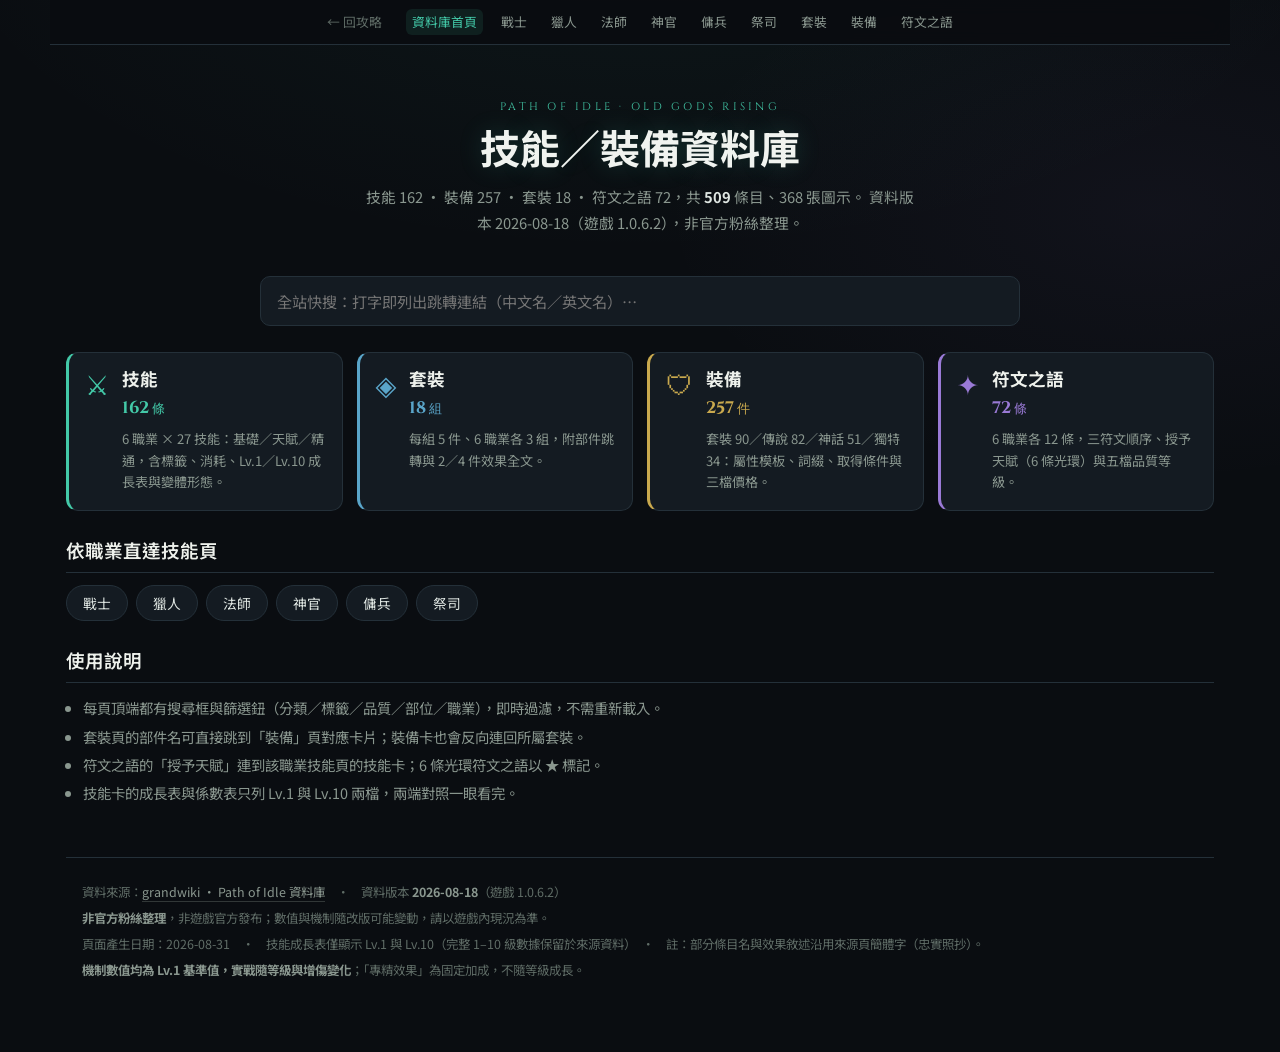
==== commit cea5cb48: "資料庫 v2：卡片清楚化——機制改 key-value 表（數值強調）、移除位置樣板列與卡內免責句、Lv.1 基準徽章、精通卡改專精效果區＋簡化頁標示、來源真空標示、變體區標來源裝備（34/34 一對" ====
--- a/db/index.html
+++ b/db/index.html
@@ -36,7 +36,7 @@
 
 <div class="entries"><a class="entry e-sk" href="skills-warrior.html">
       <div class="ei">⚔</div><div class="eb"><h2>技能</h2><div class="ec"><b>162</b> 條</div>
-      <p>6 職業 × 27 技能：基礎／天賦／精通，含標籤、消耗、Lv.1–10 成長表與變體形態。</p></div></a>
+      <p>6 職業 × 27 技能：基礎／天賦／精通，含標籤、消耗、Lv.1／Lv.10 成長表與變體形態。</p></div></a>
 <a class="entry e-set" href="sets.html">
       <div class="ei">◈</div><div class="eb"><h2>套裝</h2><div class="ec"><b>18</b> 組</div>
       <p>每組 5 件、6 職業各 3 組，附部件跳轉與 2／4 件效果全文。</p></div></a>
@@ -58,13 +58,14 @@
     <li>每頁頂端都有搜尋框與篩選鈕（分類／標籤／品質／部位／職業），即時過濾，不需重新載入。</li>
     <li>套裝頁的部件名可直接跳到「裝備」頁對應卡片；裝備卡也會反向連回所屬套裝。</li>
     <li>符文之語的「授予天賦」連到該職業技能頁的技能卡；6 條光環符文之語以 ★ 標記。</li>
-    <li>技能成長表預設收合，技能頁上方有「展開全部成長表」一鍵展開。</li>
+    <li>技能卡的成長表與係數表只列 Lv.1 與 Lv.10 兩檔，兩端對照一眼看完。</li>
   </ul>
 </section>
 <footer class="dbfoot">
   <p>資料來源：<a href="https://pathofidle.grandwiki.com/zh-hant/" rel="noopener">grandwiki · Path of Idle 資料庫</a>　·　資料版本 <b>2026-08-18</b>（遊戲 1.0.6.2）</p>
   <p><b>非官方粉絲整理</b>，非遊戲官方發布；數值與機制隨改版可能變動，請以遊戲內現況為準。</p>
-  <p>頁面產生日期：2026-08-31　·　註：部分條目名與效果敘述沿用來源頁簡體字（忠實照抄）。</p>
+  <p>頁面產生日期：2026-08-31　·　技能成長表僅顯示 Lv.1 與 Lv.10（完整 1–10 級數據保留於來源資料）　·　註：部分條目名與效果敘述沿用來源頁簡體字（忠實照抄）。</p>
+  <p><b>機制數值均為 Lv.1 基準值，實戰隨等級與增傷變化</b>；「專精效果」為固定加成，不隨等級成長。</p>
 </footer>
 </div>
 <script>
--- a/db/db.css
+++ b/db/db.css
@@ -128,6 +128,21 @@
 .sec.hi h4{color:var(--qc);}
 ul.mech{margin:0;padding-left:17px;font-size:.83rem;color:var(--muted);}
 ul.mech li{margin:3px 0;}
+.sec h4 .lv1{margin-left:7px;font-size:.64rem;letter-spacing:.06em;color:var(--qc);
+  border:1px solid var(--line);border-radius:3px;padding:1px 5px;font-weight:600;
+  text-transform:none;vertical-align:1px;}
+.mech-kv{display:grid;grid-template-columns:minmax(0,auto) minmax(0,1fr);gap:3px 12px;
+  margin:0;font-size:.83rem;}
+.mech-kv dt{color:var(--faint);white-space:normal;word-break:break-word;padding-top:1px;}
+.mech-kv dd{margin:0;min-width:0;word-break:break-word;color:var(--muted);}
+.mech-kv dd b{color:var(--qc);font-weight:700;font-variant-numeric:tabular-nums;}
+.mech-note{margin:6px 0 0;font-size:.78rem;color:var(--faint);line-height:1.55;}
+.sec h4 .vhint{display:block;margin-top:3px;font-size:.68rem;letter-spacing:0;
+  color:var(--faint);font-weight:400;text-transform:none;}
+.vsrc{margin:0 0 7px;font-size:.78rem;color:var(--muted);}
+.note .hint{display:block;margin-top:2px;color:var(--faint);opacity:.85;}
+.vsrc a{font-weight:600;}
+.sec.vsub{margin-top:9px;padding-top:7px;border-top:1px dotted var(--line-soft);}
 .sec.coef .tablecard{margin-top:4px;}
 .sec.coef td:first-child{white-space:nowrap;}
 ul.notes{font-size:.9rem;color:var(--muted);}
@@ -137,13 +152,9 @@
 .src{display:inline-block;margin-top:11px;font-size:.72rem;color:var(--faint);border-bottom-color:transparent;}
 .src:hover{color:var(--eldritch);}
 
-/* details */
-details.lvl{margin-top:11px;padding-top:9px;border-top:1px solid var(--line-soft);}
-details.lvl summary{cursor:pointer;font-size:.76rem;color:var(--eldritch);list-style:none;
-  display:flex;align-items:center;gap:6px;}
-details.lvl summary::-webkit-details-marker{display:none}
-details.lvl summary::before{content:"▸";font-size:.8rem;transition:.15s;}
-details.lvl[open] summary::before{content:"▾";}
+/* skill level table */
+.sec.lvl .tablecard{margin-top:4px;}
+.sec.lvl td:first-child{white-space:nowrap;}
 
 /* tables */
 .tablecard{overflow-x:auto;border:1px solid var(--line);border-radius:9px;background:var(--void-2);margin-top:8px;
@@ -231,4 +242,11 @@
   .card{padding:13px 13px 11px;}
   .ico{width:40px;height:40px;}
   .qres .rt{margin-left:0;}
+  /* 窄screen：計數另起一行、標籤列可完整換行，避免 toolbar 撐寬被 overflow-x:hidden 切掉 */
+  .toolbar{padding:11px 12px;}
+  .searchrow{gap:7px;}
+  .toolbar input[type=search]{flex:1 1 100%;width:100%;}
+  .cnt{flex:1 1 100%;white-space:normal;}
+  .frow{gap:5px;}
+  .fbtn{padding:3px 9px;}
 }
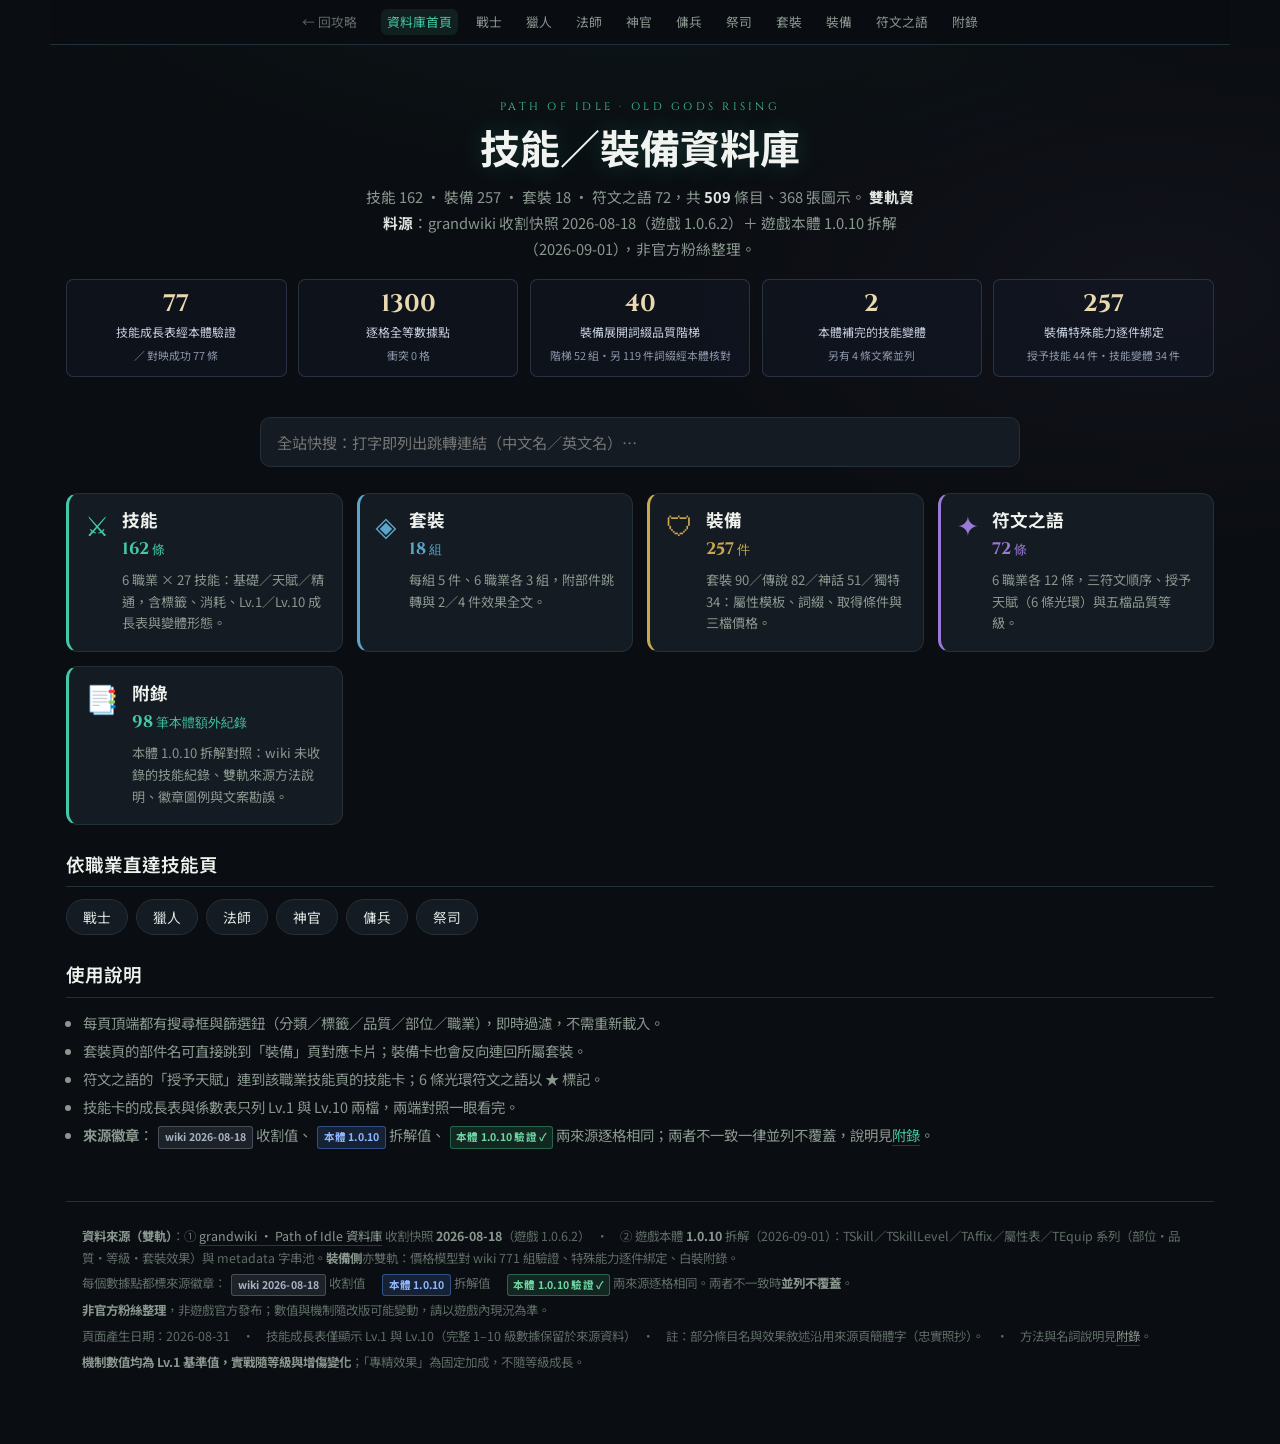
==== commit 35a09c9d: "資料庫 v3：本體 1.0.10 拆解真值併站——技能成長表逐級本體驗證徽章（77/77 全等）＋變體補完（血液沸騰/召喚炎魔）＋裝備逐件特殊能力綁定（getAbility 44 件/skillVar" ====
--- a/db/index.html
+++ b/db/index.html
@@ -23,11 +23,19 @@
 <a href="sets.html">套裝</a>
 <a href="equipment.html">裝備</a>
 <a href="runewords.html">符文之語</a>
+<a href="appendix.html">附錄</a>
 </nav>
 <header class="phead center"><div class="eyebrow">Path of Idle · Old Gods Rising</div>
 <h1>技能／裝備資料庫</h1>
 <p class="lead">技能 162 · 裝備 257 · 套裝 18 · 符文之語 72，共 <b>509</b> 條目、368 張圖示。
-資料版本 2026-08-18（遊戲 1.0.6.2），非官方粉絲整理。</p></header>
+<b>雙軌資料源</b>：grandwiki 收割快照 2026-08-18（遊戲 1.0.6.2）＋ 遊戲本體 1.0.10 拆解（2026-09-01），非官方粉絲整理。</p>
+<div class="kpirow">
+  <div class="kpi"><b>77</b><span>技能成長表經本體驗證</span><i>／ 對映成功 77 條</i></div>
+  <div class="kpi"><b>1300</b><span>逐格全等數據點</span><i>衝突 0 格</i></div>
+  <div class="kpi"><b>40</b><span>裝備展開詞綴品質階梯</span><i>階梯 52 組・另 119 件詞綴經本體核對</i></div>
+  <div class="kpi"><b>2</b><span>本體補完的技能變體</span><i>另有 4 條文案並列</i></div>
+  <div class="kpi"><b>257</b><span>裝備特殊能力逐件綁定</span><i>授予技能 44 件・技能變體 34 件</i></div>
+</div></header>
 
 <div class="qsearch">
   <input id="gq" type="search" placeholder="全站快搜：打字即列出跳轉連結（中文名／英文名）…" autocomplete="off" aria-label="全站快搜">
@@ -45,7 +53,10 @@
       <p>套裝 90／傳說 82／神話 51／獨特 34：屬性模板、詞綴、取得條件與三檔價格。</p></div></a>
 <a class="entry e-rw" href="runewords.html">
       <div class="ei">✦</div><div class="eb"><h2>符文之語</h2><div class="ec"><b>72</b> 條</div>
-      <p>6 職業各 12 條，三符文順序、授予天賦（6 條光環）與五檔品質等級。</p></div></a></div>
+      <p>6 職業各 12 條，三符文順序、授予天賦（6 條光環）與五檔品質等級。</p></div></a>
+<a class="entry e-ax" href="appendix.html">
+      <div class="ei">📑</div><div class="eb"><h2>附錄</h2><div class="ec"><b>98</b> 筆本體額外紀錄</div>
+      <p>本體 1.0.10 拆解對照：wiki 未收錄的技能紀錄、雙軌來源方法說明、徽章圖例與文案勘誤。</p></div></a></div>
 
 <section class="grp">
   <h2>依職業直達技能頁</h2>
@@ -59,12 +70,14 @@
     <li>套裝頁的部件名可直接跳到「裝備」頁對應卡片；裝備卡也會反向連回所屬套裝。</li>
     <li>符文之語的「授予天賦」連到該職業技能頁的技能卡；6 條光環符文之語以 ★ 標記。</li>
     <li>技能卡的成長表與係數表只列 Lv.1 與 Lv.10 兩檔，兩端對照一眼看完。</li>
+    <li><b>來源徽章</b>：<span class="sb wiki">wiki 2026-08-18</span> 收割值、<span class="sb core">本體 1.0.10</span> 拆解值、<span class="sb ok">本體 1.0.10 驗證 ✓</span> 兩來源逐格相同；兩者不一致一律並列不覆蓋，說明見<a href="appendix.html">附錄</a>。</li>
   </ul>
 </section>
 <footer class="dbfoot">
-  <p>資料來源：<a href="https://pathofidle.grandwiki.com/zh-hant/" rel="noopener">grandwiki · Path of Idle 資料庫</a>　·　資料版本 <b>2026-08-18</b>（遊戲 1.0.6.2）</p>
+  <p><b>資料來源（雙軌）</b>：①&nbsp;<a href="https://pathofidle.grandwiki.com/zh-hant/" rel="noopener">grandwiki · Path of Idle 資料庫</a> 收割快照 <b>2026-08-18</b>（遊戲 1.0.6.2）　·　②&nbsp;遊戲本體 <b>1.0.10</b> 拆解（2026-09-01）：TSkill／TSkillLevel／TAffix／屬性表／TEquip 系列（部位・品質・等級・套裝效果）與 metadata 字串池。<b>裝備側</b>亦雙軌：價格模型對 wiki 771 組驗證、特殊能力逐件綁定、白裝附錄。</p>
+  <p>每個數據點都標來源徽章：<span class="sb wiki">wiki 2026-08-18</span> 收割值　<span class="sb core">本體 1.0.10</span> 拆解值　<span class="sb ok">本體 1.0.10 驗證 ✓</span> 兩來源逐格相同。兩者不一致時<b>並列不覆蓋</b>。</p>
   <p><b>非官方粉絲整理</b>，非遊戲官方發布；數值與機制隨改版可能變動，請以遊戲內現況為準。</p>
-  <p>頁面產生日期：2026-08-31　·　技能成長表僅顯示 Lv.1 與 Lv.10（完整 1–10 級數據保留於來源資料）　·　註：部分條目名與效果敘述沿用來源頁簡體字（忠實照抄）。</p>
+  <p>頁面產生日期：2026-08-31　·　技能成長表僅顯示 Lv.1 與 Lv.10（完整 1–10 級數據保留於來源資料）　·　註：部分條目名與效果敘述沿用來源頁簡體字（忠實照抄）。　·　方法與名詞說明見<a href="appendix.html">附錄</a>。</p>
   <p><b>機制數值均為 Lv.1 基準值，實戰隨等級與增傷變化</b>；「專精效果」為固定加成，不隨等級成長。</p>
 </footer>
 </div>
--- a/db/db.css
+++ b/db/db.css
@@ -250,3 +250,90 @@
   .frow{gap:5px;}
   .fbtn{padding:3px 9px;}
 }
+
+/* --- v3 本體來源徽章與比對區塊 --- */
+.sb{display:inline-block;margin-left:.5em;padding:.1em .5em;border-radius:3px;
+  font-size:.66rem;font-weight:700;letter-spacing:.02em;vertical-align:middle;
+  white-space:nowrap;border:1px solid transparent}
+.sb.wiki{background:rgba(150,160,180,.14);color:#a8b2c4;border-color:rgba(150,160,180,.35)}
+.sb.core{background:rgba(90,150,255,.15);color:#8fb6ff;border-color:rgba(90,150,255,.4)}
+.sb.ok{background:rgba(70,190,130,.15);color:#6fd7a3;border-color:rgba(70,190,130,.42)}
+.note.ver{color:#6fd7a3;opacity:.85}
+.sec.conflict{border-left:3px solid #d9a441;padding-left:.7rem}
+.sec.conflict h4{color:#e6bf6a}
+.sec.lvl.core{border-left:3px solid #5a96ff;padding-left:.7rem}
+.sec.var.corevar{border-left:3px solid #8fb6ff;padding-left:.7rem}
+.sec.var.corevar.conflict{border-left-color:#d9a441}
+dl.stats.cmp dt{opacity:.7}
+dl.stats.cmp dd{margin-bottom:.35rem}
+.ladder{margin:.45rem 0 .2rem;padding:.5rem .6rem;border:1px solid rgba(120,140,180,.22);
+  border-radius:5px;background:rgba(20,26,40,.35)}
+.ladder .lh{font-size:.74rem;font-weight:700;color:#9fb0cc;margin-bottom:.35rem}
+.ladder .ln{margin-left:.5em;font-weight:400;opacity:.7}
+.ladder .tablecard{margin:0}
+.ladder table{font-size:.72rem}
+.ladder .note{margin-top:.35rem}
+ul.affixlist>li{margin-bottom:.4rem}
+.kpirow{display:flex;flex-wrap:wrap;gap:.7rem;justify-content:center;margin-top:1.1rem}
+.kpi{flex:1 1 170px;max-width:230px;padding:.7rem .8rem;border:1px solid rgba(120,140,180,.25);
+  border-radius:7px;background:rgba(18,24,38,.5);text-align:center}
+.kpi b{display:block;font-family:Cinzel,serif;font-size:1.5rem;color:#e8d9b0;line-height:1.15}
+.kpi span{display:block;font-size:.75rem;color:#c3cbdb;margin-top:.15rem}
+.kpi i{display:block;font-style:normal;font-size:.68rem;color:#8b95a8;margin-top:.2rem}
+.grid.two{grid-template-columns:repeat(auto-fit,minmax(320px,1fr))}
+.legend{margin-top:.6rem}
+.card.errbox{margin-top:1rem;padding:1rem}
+.card.errbox .nm{font-size:1rem;margin-bottom:.4rem}
+.entry.e-ax .ei{color:#8fb6ff}
+
+/* --- v3 裝備側：特殊能力綁定／本體摺疊／價格計算器 --- */
+.sec.corebind{border-left:3px solid #8fb6ff;padding-left:.7rem}
+.sec.corebind h4{color:#9fc0ff}
+ul.abind{list-style:none;margin:0;padding:0}
+ul.abind>li{padding:6px 0;border-bottom:1px solid var(--line-soft)}
+ul.abind>li:last-child{border-bottom:none}
+.aline{display:flex;flex-wrap:wrap;align-items:center;gap:6px;margin-bottom:2px}
+.atag{font-size:.66rem;font-weight:700;padding:1px 8px;border-radius:999px;
+  border:1px solid transparent;white-space:nowrap}
+.atag.var{color:#8fb6ff;border-color:rgba(90,150,255,.5);background:rgba(90,150,255,.12)}
+.atag.grant{color:#e6bf6a;border-color:rgba(217,164,65,.5);background:rgba(217,164,65,.12)}
+.atag.attr{color:var(--muted);border-color:var(--line);background:var(--panel-2)}
+.aslot{font-size:.66rem;color:var(--faint);border:1px solid var(--line);
+  border-radius:4px;padding:0 6px}
+.aprob{font-size:.66rem;color:#6fd7a3;margin-left:auto;white-space:nowrap}
+.ades{font-size:.82rem;color:var(--ink);line-height:1.6;
+  overflow-wrap:anywhere;word-break:break-word;min-width:0}
+.ades a{font-weight:600}
+details.corefold{margin-top:11px;padding-top:9px;border-top:1px dashed var(--line-soft)}
+details.corefold>summary{cursor:pointer;font-size:.72rem;letter-spacing:.08em;
+  color:#9fc0ff;font-weight:600;list-style:none}
+details.corefold>summary::-webkit-details-marker{display:none}
+details.corefold>summary::before{content:'\25B8\A0';color:var(--faint)}
+details.corefold[open]>summary::before{content:'\25BE\A0'}
+dl.corebody{margin-top:8px}
+dl.corebody dd a{font-weight:600}
+.wnote{font-size:.68rem;color:var(--faint)}
+.faintv{color:var(--faint);font-size:.82rem}
+/* 價格／強化計算器 */
+.calc{background:var(--panel);border:1px solid var(--line);border-radius:12px;
+  padding:14px 15px;margin-top:12px}
+.calcrow{display:flex;flex-wrap:wrap;gap:12px}
+.calcf{display:flex;flex-direction:column;gap:4px;font-size:.72rem;color:var(--faint);
+  flex:1 1 150px;min-width:0}
+.calcf select,.calcf input{background:var(--void-2);border:1px solid var(--line);
+  border-radius:8px;color:var(--ink);padding:8px 10px;font-size:.9rem;font-family:inherit;
+  width:100%;max-width:100%}
+.calcf select:focus,.calcf input:focus{outline:none;border-color:var(--eldritch-dim);
+  box-shadow:0 0 0 2px var(--eldritch-soft)}
+/* 結果面板：auto-fit + minmax(min(100%,...)) → 窄屏自動堆疊成單欄，永不橫向溢出 */
+.calcout{display:grid;grid-template-columns:repeat(auto-fit,minmax(min(100%,200px),1fr));
+  gap:12px;margin-top:14px;max-width:100%}
+.cq{min-width:0;background:var(--void-2);border:1px solid var(--line);
+  border-radius:10px;padding:10px 12px}
+.cq.sell{border-left:3px solid var(--eldritch)}
+.cq.buy{border-left:3px solid var(--gold)}
+.cq span{display:block;font-size:.7rem;color:var(--faint);letter-spacing:.05em}
+.cq b{display:block;font-size:1.35rem;font-family:"Cinzel",serif;color:#eef1ec;
+  font-variant-numeric:tabular-nums;margin:2px 0;line-height:1.2;overflow-wrap:anywhere}
+.cq i{display:block;font-style:normal;font-size:.72rem;color:var(--muted);
+  font-variant-numeric:tabular-nums;overflow-wrap:anywhere}
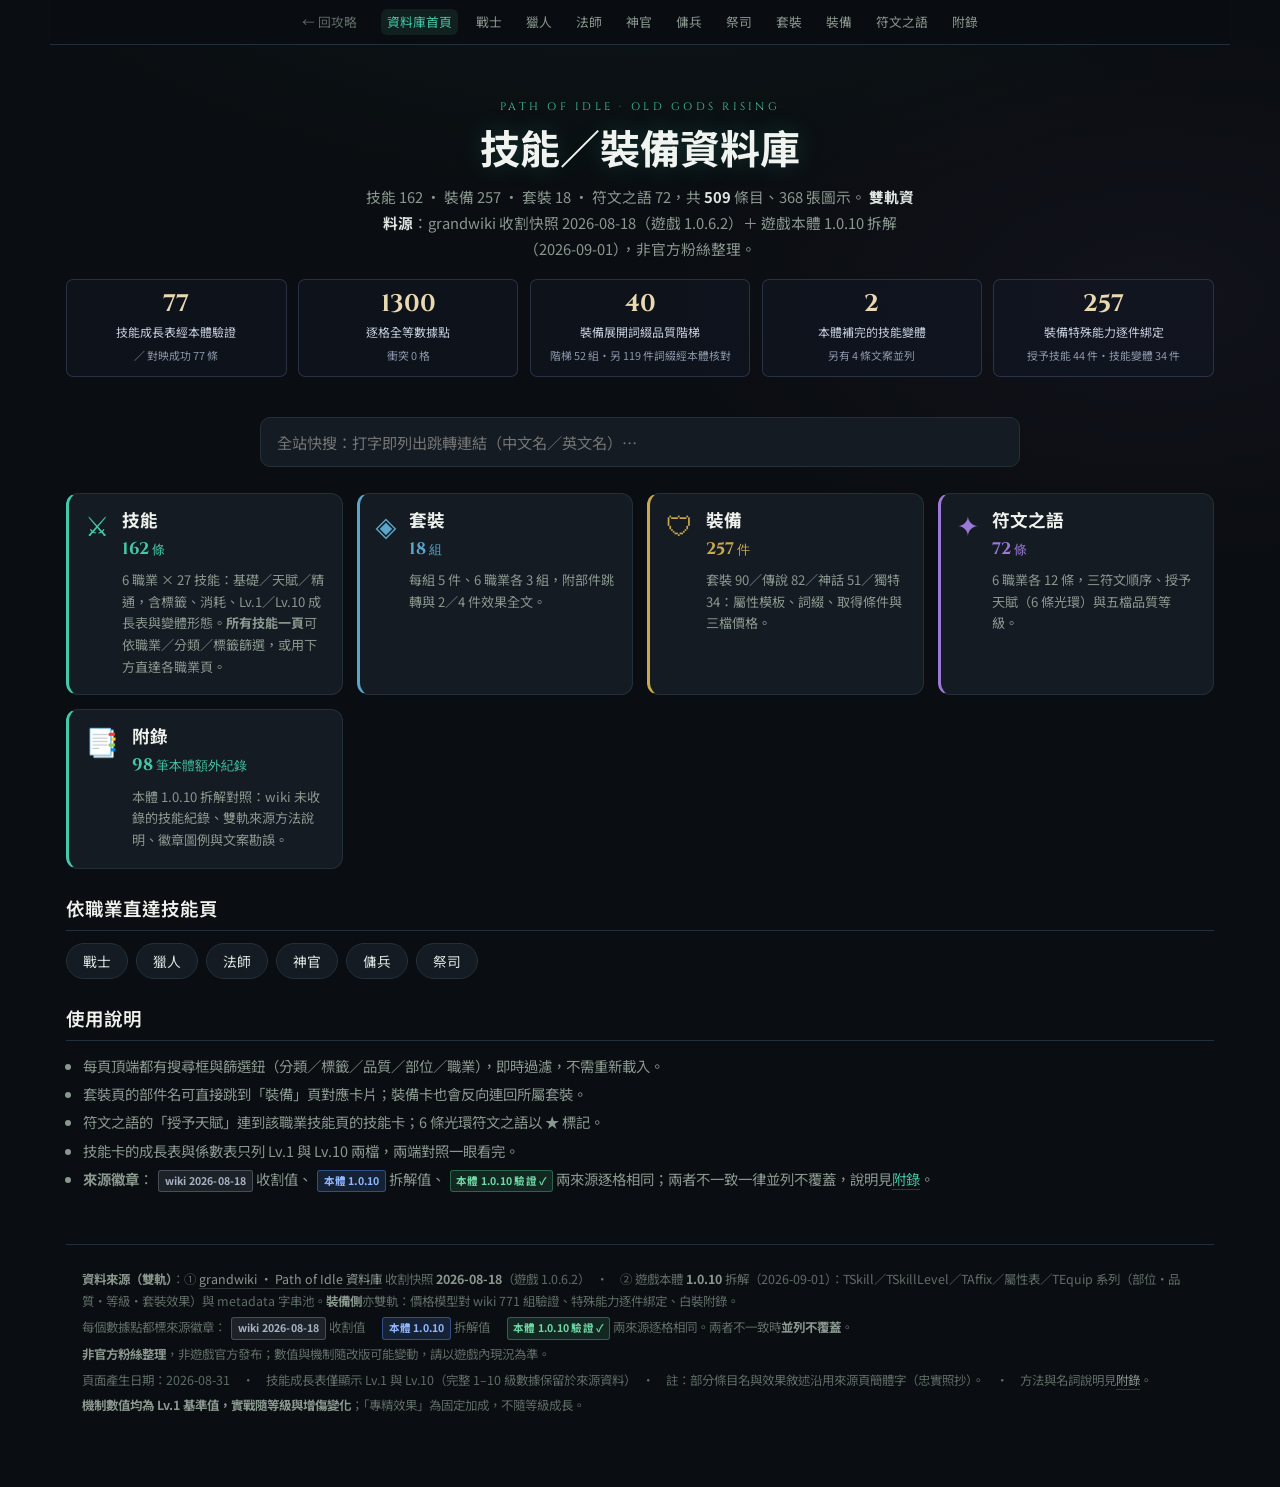
==== commit 3ca7a1d9: "資料庫 v3.1：裝備招牌特殊能力欄（257 件；技能招牌 34／本體釘死 131／候選 2／套裝件 90）＋技能『所有』分類頁 skills-all（162 技能跨職搜尋/標籤/分類篩選） 招牌能力" ====
--- a/db/index.html
+++ b/db/index.html
@@ -42,9 +42,9 @@
   <div id="gr" class="qres" hidden></div>
 </div>
 
-<div class="entries"><a class="entry e-sk" href="skills-warrior.html">
+<div class="entries"><a class="entry e-sk" href="skills-all.html">
       <div class="ei">⚔</div><div class="eb"><h2>技能</h2><div class="ec"><b>162</b> 條</div>
-      <p>6 職業 × 27 技能：基礎／天賦／精通，含標籤、消耗、Lv.1／Lv.10 成長表與變體形態。</p></div></a>
+      <p>6 職業 × 27 技能：基礎／天賦／精通，含標籤、消耗、Lv.1／Lv.10 成長表與變體形態。<b>所有技能一頁</b>可依職業／分類／標籤篩選，或用下方直達各職業頁。</p></div></a>
 <a class="entry e-set" href="sets.html">
       <div class="ei">◈</div><div class="eb"><h2>套裝</h2><div class="ec"><b>18</b> 組</div>
       <p>每組 5 件、6 職業各 3 組，附部件跳轉與 2／4 件效果全文。</p></div></a>
--- a/db/db.css
+++ b/db/db.css
@@ -337,3 +337,32 @@
   font-variant-numeric:tabular-nums;margin:2px 0;line-height:1.2;overflow-wrap:anywhere}
 .cq i{display:block;font-style:normal;font-size:.72rem;color:var(--muted);
   font-variant-numeric:tabular-nums;overflow-wrap:anywhere}
+
+/* --- v3.1 技能頁互跳導覽 --- */
+.sknav{display:flex;flex-wrap:wrap;gap:6px;margin:14px 0 0}
+.sknav a{background:var(--panel);border:1px solid var(--line);border-bottom-color:var(--line);
+  border-radius:999px;padding:4px 13px;font-size:.8rem;color:var(--muted);white-space:nowrap}
+.sknav a:hover{border-color:var(--eldritch-dim);color:var(--eldritch);background:var(--eldritch-soft)}
+.sknav a.on{color:var(--eldritch);border-color:var(--eldritch-dim);background:var(--eldritch-soft);font-weight:600}
+
+/* --- v3.1 招牌特殊能力（橘色高亮，裝備卡頂） --- */
+.sec.sig{border-top:1px solid var(--line-soft);border-left:3px solid var(--gold);
+  padding-left:.7rem;background:var(--gold-soft);border-radius:0 8px 8px 0;
+  margin-top:11px;padding-top:9px;padding-bottom:8px}
+.sec.sig h4{color:var(--gold);display:flex;align-items:center;gap:6px;flex-wrap:wrap}
+.sec.sig.none{border-left-color:var(--line);background:transparent}
+.sec.sig.none h4{color:var(--faint)}
+.sig .sigline{margin:5px 0 0;font-size:.85rem;color:var(--ink);line-height:1.6;
+  overflow-wrap:anywhere;word-break:break-word;min-width:0}
+.sig .sigline .sg{color:var(--gold);margin-right:5px}
+.sig .sigline a{font-weight:600}
+.sig .sigroll{display:inline-block;font-size:.68rem;color:var(--gold);border:1px solid var(--gold);
+  border-radius:4px;padding:0 5px;margin:0 2px;vertical-align:1px;
+  background:rgba(201,169,78,.10);white-space:nowrap}
+.sig .sigattr{font-size:.72rem;color:var(--muted);margin-left:4px}
+.sig .signote{font-size:.76rem;color:var(--faint);margin:6px 0 0;line-height:1.55}
+.sig .signone{color:var(--faint);font-size:.82rem;margin:2px 0 0}
+.sig .sigsrc{font-size:.66rem;color:var(--faint);margin-left:auto;font-weight:400}
+.sb.sig-skill{background:rgba(90,150,255,.15);color:#8fb6ff;border-color:rgba(90,150,255,.4)}
+.sb.sig-pin{background:var(--gold-soft);color:var(--gold);border-color:var(--gold)}
+.sb.sig-cand{background:rgba(217,164,65,.10);color:#e6bf6a;border-color:rgba(217,164,65,.45)}
